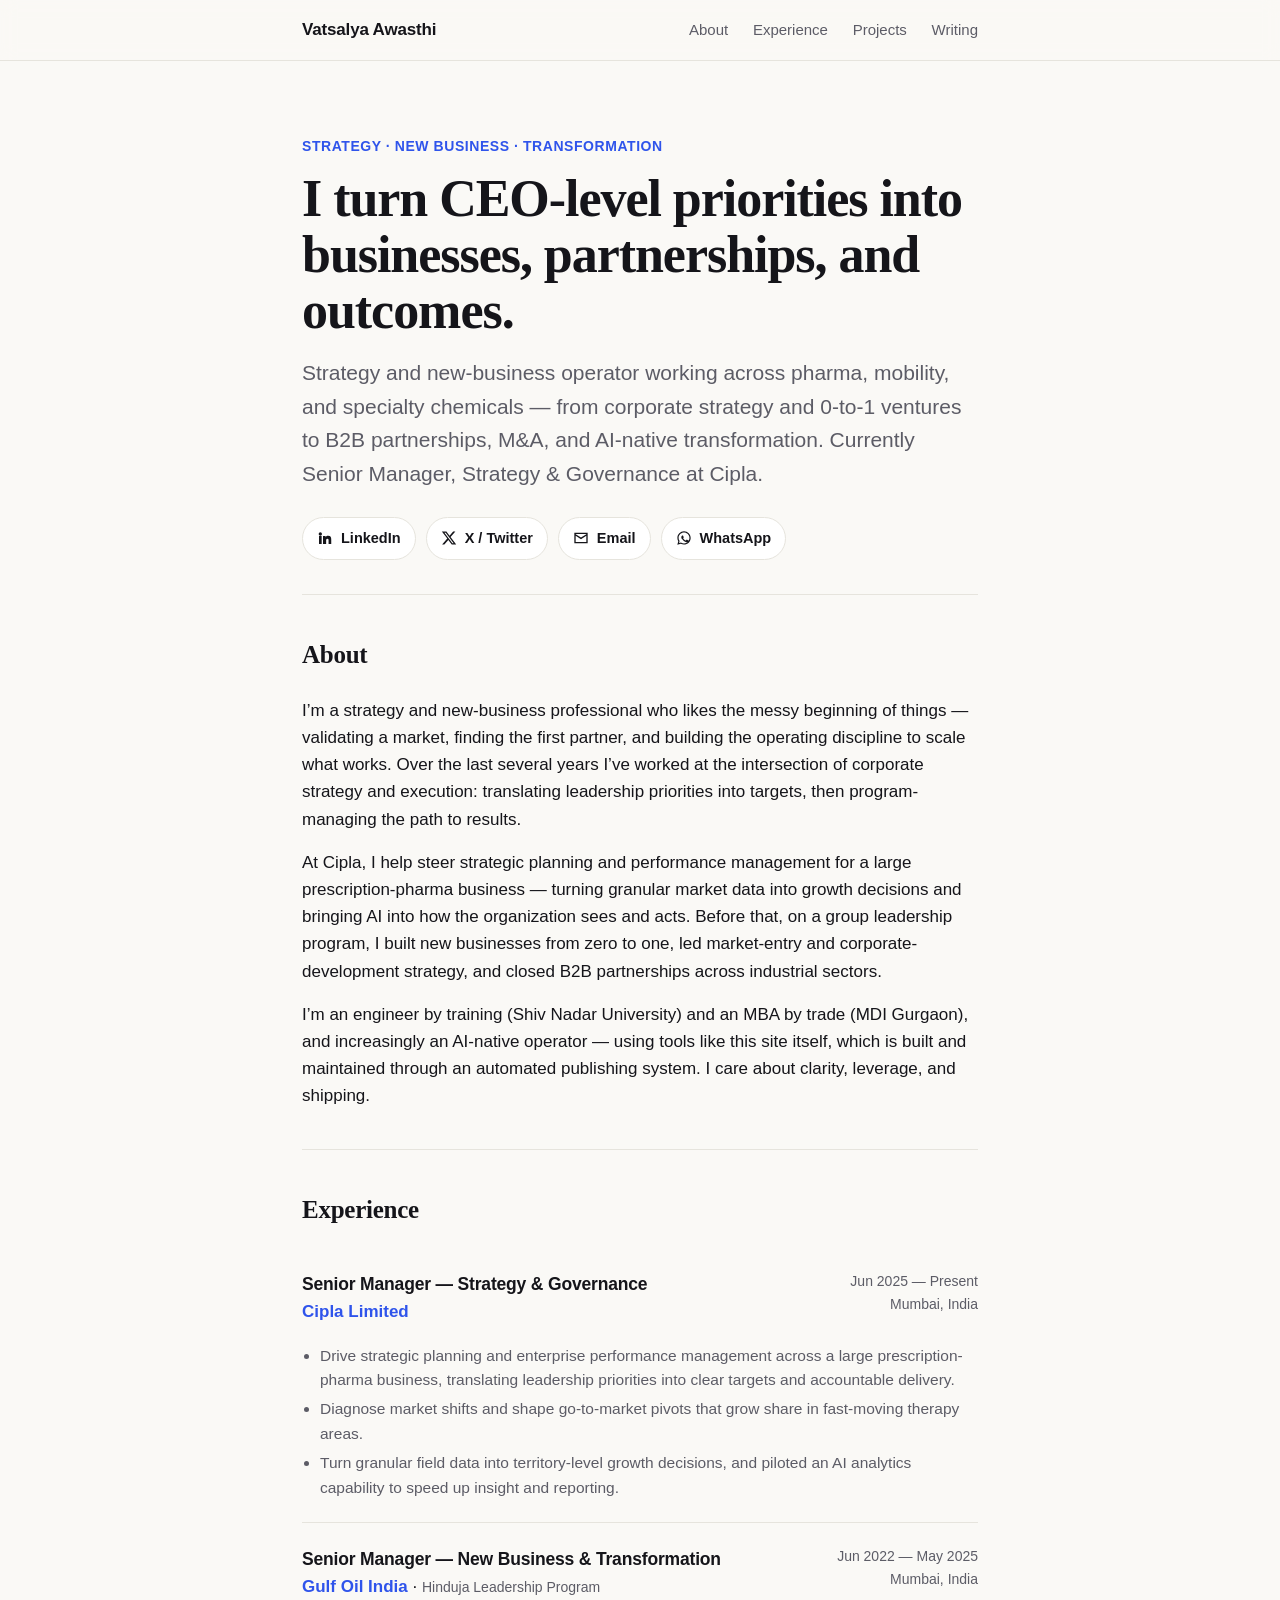
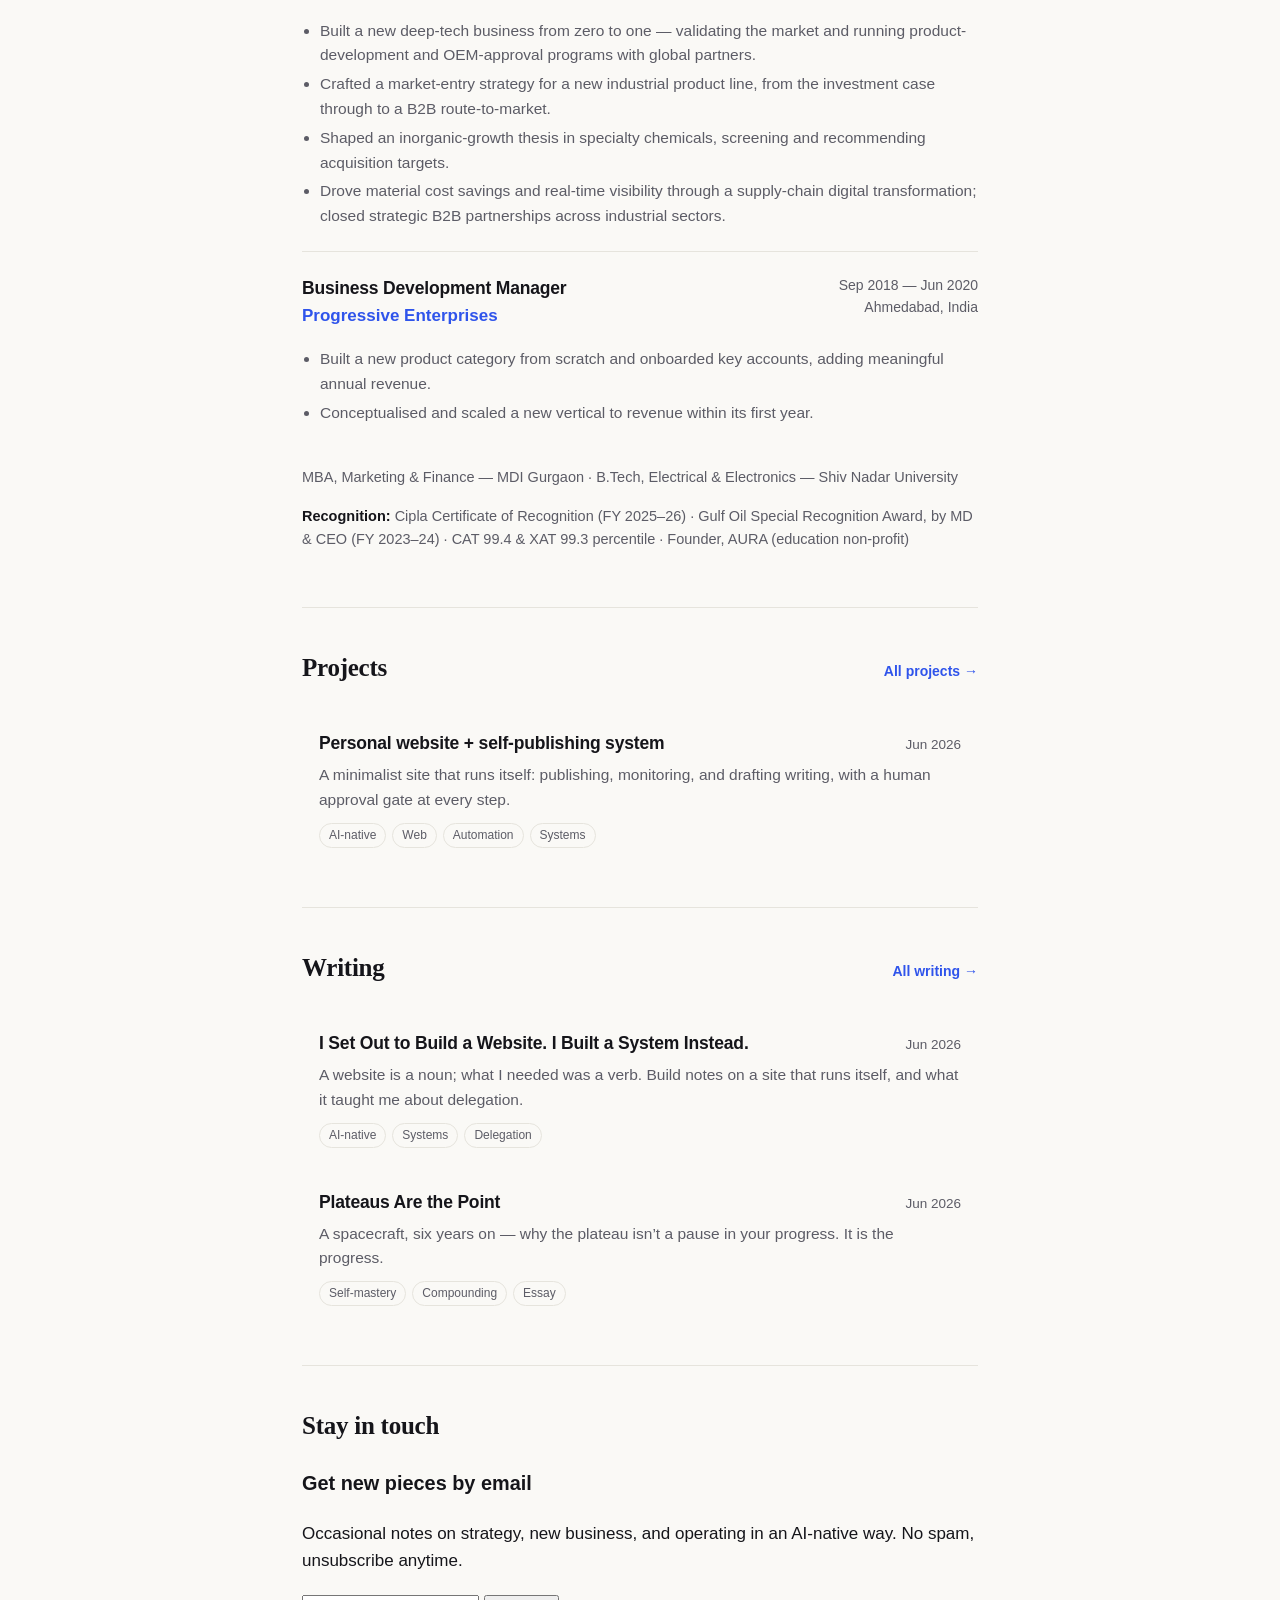
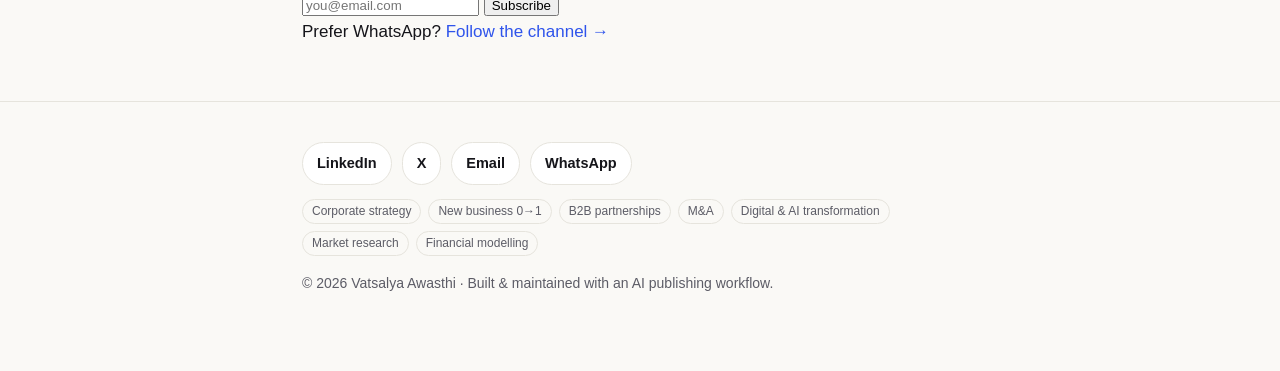
==== index.html @ fdbb2a8b "Add files via upload" ====
<!DOCTYPE html>
<html lang="en">
<head>
<meta charset="utf-8" />
<meta name="viewport" content="width=device-width, initial-scale=1" />
<title>Vatsalya Awasthi — Strategy & New Business</title>
<meta name="description" content="Vatsalya Awasthi — strategy and new-business operator working across pharma, mobility, and specialty chemicals. Corporate strategy, 0-to-1 businesses, B2B partnerships, and AI-native transformation." />
<link rel="canonical" href="https://victor-alpha-95.github.io/" />
<link rel="alternate" type="application/rss+xml" title="Vatsalya Awasthi — Writing" href="feed.xml" />
<meta name="theme-color" content="#faf9f6" media="(prefers-color-scheme: light)" />
<meta name="theme-color" content="#0e0e10" media="(prefers-color-scheme: dark)" />

<!-- Open Graph / Twitter -->
<meta property="og:type" content="website" />
<meta property="og:title" content="Vatsalya Awasthi — Strategy & New Business" />
<meta property="og:description" content="Strategy and new-business operator across pharma, mobility, and specialty chemicals." />
<meta property="og:url" content="https://victor-alpha-95.github.io/" />
<meta property="og:image" content="https://victor-alpha-95.github.io/og.png" />
<meta name="twitter:card" content="summary_large_image" />
<meta name="twitter:title" content="Vatsalya Awasthi — Strategy & New Business" />
<meta name="twitter:description" content="Strategy and new-business operator across pharma, mobility, and specialty chemicals." />
<meta name="twitter:image" content="https://victor-alpha-95.github.io/og.png" />

<link rel="icon" href="data:image/svg+xml,%3Csvg xmlns='http://www.w3.org/2000/svg' viewBox='0 0 100 100'%3E%3Crect width='100' height='100' rx='20' fill='%232f54eb'/%3E%3Ctext x='50' y='68' font-size='58' font-family='Georgia,serif' fill='white' text-anchor='middle'%3EV%3C/text%3E%3C/svg%3E" />

<script type="application/ld+json">
{
  "@context": "https://schema.org",
  "@type": "Person",
  "name": "Vatsalya Awasthi",
  "email": "mailto:vatsalya.mdig@gmail.com",
  "jobTitle": "Senior Manager — Strategy & Governance",
  "worksFor": { "@type": "Organization", "name": "Cipla Limited" },
  "alumniOf": [
    { "@type": "CollegeOrUniversity", "name": "Management Development Institute (MDI), Gurgaon" },
    { "@type": "CollegeOrUniversity", "name": "Shiv Nadar University" }
  ],
  "url": "https://victor-alpha-95.github.io/",
  "sameAs": [
    "https://www.linkedin.com/in/vatsalya-awasthi/",
    "https://x.com/_victor_alpha_"
  ]
}
</script>

<style>
  :root{
    --bg:#faf9f6; --surface:#ffffff; --ink:#15151a; --muted:#5c5c66;
    --line:#e6e4dd; --accent:#2f54eb; --accent-soft:#2f54eb14;
    --maxw:720px; --radius:14px;
    --serif:"Iowan Old Style","Palatino Linotype",Palatino,Georgia,serif;
    --sans:-apple-system,BlinkMacSystemFont,"Segoe UI","Inter",Roboto,Helvetica,Arial,sans-serif;
  }
  @media (prefers-color-scheme: dark){
    :root{ --bg:#0e0e10; --surface:#16161a; --ink:#ededf0; --muted:#9a9aa6;
      --line:#26262c; --accent:#7e98ff; --accent-soft:#7e98ff1f; }
  }
  *{box-sizing:border-box}
  html{scroll-behavior:smooth}
  body{margin:0;background:var(--bg);color:var(--ink);font-family:var(--sans);
    font-size:17px;line-height:1.6;-webkit-font-smoothing:antialiased;}
  a{color:var(--accent);text-decoration:none}
  a:hover{text-decoration:underline}
  :focus-visible{outline:2.5px solid var(--accent);outline-offset:3px;border-radius:4px}
  .wrap{max-width:var(--maxw);margin:0 auto;padding:0 22px}

  /* Header */
  header.site{position:sticky;top:0;z-index:10;backdrop-filter:saturate(140%) blur(8px);
    background:color-mix(in srgb, var(--bg) 82%, transparent);border-bottom:1px solid var(--line)}
  .nav{display:flex;align-items:center;justify-content:space-between;height:60px}
  .brand{font-weight:650;letter-spacing:-0.01em;color:var(--ink)}
  .nav nav a{color:var(--muted);margin-left:20px;font-size:15px;font-weight:500}
  .nav nav a:hover{color:var(--ink);text-decoration:none}
  @media(max-width:560px){.nav nav a{margin-left:14px;font-size:14px}}

  /* Hero */
  .hero{padding:74px 0 34px}
  .eyebrow{color:var(--accent);font-weight:600;font-size:14px;letter-spacing:.04em;text-transform:uppercase;margin:0 0 14px}
  .hero h1{font-family:var(--serif);font-weight:600;font-size:clamp(34px,6vw,52px);line-height:1.07;letter-spacing:-0.02em;margin:0 0 18px}
  .lede{font-size:clamp(18px,2.3vw,21px);color:var(--muted);max-width:62ch;margin:0 0 26px}
  .socials{display:flex;flex-wrap:wrap;gap:10px;align-items:center}
  .chip{display:inline-flex;align-items:center;gap:8px;border:1px solid var(--line);
    background:var(--surface);color:var(--ink);padding:9px 14px;border-radius:999px;
    font-size:14.5px;font-weight:550;transition:border-color .15s,transform .15s}
  .chip:hover{border-color:var(--accent);text-decoration:none;transform:translateY(-1px)}
  .chip svg{width:16px;height:16px;fill:currentColor}

  section{padding:40px 0;border-top:1px solid var(--line)}
  .sec-h{display:flex;align-items:baseline;justify-content:space-between;margin:0 0 22px}
  .sec-h h2{font-family:var(--serif);font-weight:600;font-size:25px;letter-spacing:-0.01em;margin:0}
  .sec-h a{font-size:14px;font-weight:550}
  p{margin:0 0 16px}
  .about p:last-child{margin-bottom:0}

  /* Experience timeline */
  .xp{display:grid;gap:4px}
  .role{display:grid;grid-template-columns:1fr auto;gap:6px 18px;padding:18px 0;border-bottom:1px solid var(--line)}
  .role:last-child{border-bottom:0}
  .role h3{margin:0;font-size:17.5px;font-weight:650;letter-spacing:-0.01em}
  .role .org{color:var(--accent);font-weight:600}
  .role .when{color:var(--muted);font-size:14px;white-space:nowrap;text-align:right}
  .role .place{color:var(--muted);font-size:14px;text-align:right}
  .role ul{margin:8px 0 0;padding-left:18px;color:var(--muted);font-size:15.5px;grid-column:1/-1}
  .role ul li{margin:4px 0}
  @media(max-width:560px){
    .role{grid-template-columns:1fr}
    .role .when,.role .place{text-align:left}
  }

  /* Cards (projects / writing) */
  .cards{display:grid;gap:2px}
  .card{display:block;padding:18px 16px;border:1px solid transparent;border-radius:var(--radius);transition:background .15s,border-color .15s}
  .card:hover{background:var(--accent-soft);border-color:var(--line);text-decoration:none}
  .card .top{display:flex;justify-content:space-between;gap:12px;align-items:baseline}
  .card h3{margin:0;font-size:17.5px;font-weight:650;color:var(--ink);letter-spacing:-0.01em}
  .card .date{color:var(--muted);font-size:13.5px;white-space:nowrap}
  .card p{margin:6px 0 0;color:var(--muted);font-size:15.5px}
  .tags{margin-top:10px;display:flex;flex-wrap:wrap;gap:6px}
  .tag{font-size:12px;color:var(--muted);border:1px solid var(--line);border-radius:999px;padding:2px 9px}

  .empty{border:1px dashed var(--line);border-radius:var(--radius);padding:26px;text-align:center;color:var(--muted);font-size:15px}

  footer{padding:40px 0 60px;border-top:1px solid var(--line);color:var(--muted);font-size:14px}
  footer .socials{margin-bottom:14px}
  .skills{display:flex;flex-wrap:wrap;gap:7px;margin-top:4px}
  .skills .tag{color:var(--muted)}
</style>
</head>
<body>

<header class="site">
  <div class="wrap nav">
    <span class="brand">Vatsalya Awasthi</span>
    <nav>
      <a href="#about">About</a>
      <a href="#experience">Experience</a>
      <a href="#projects">Projects</a>
      <a href="#writing">Writing</a>
    </nav>
  </div>
</header>

<main class="wrap">

  <section class="hero" style="border-top:0">
    <p class="eyebrow">Strategy · New Business · Transformation</p>
    <h1>I turn CEO-level priorities into businesses, partnerships, and outcomes.</h1>
    <p class="lede">Strategy and new-business operator working across pharma, mobility, and specialty chemicals — from corporate strategy and 0-to-1 ventures to B2B partnerships, M&A, and AI-native transformation. Currently Senior Manager, Strategy &amp; Governance at Cipla.</p>
    <div class="socials">
      <a class="chip" href="https://www.linkedin.com/in/vatsalya-awasthi/" target="_blank" rel="noopener">
        <svg viewBox="0 0 24 24" aria-hidden="true"><path d="M4.98 3.5a2.5 2.5 0 11.02 5 2.5 2.5 0 01-.02-5zM3 9h4v12H3zM9 9h3.8v1.7h.05c.53-.95 1.83-1.95 3.76-1.95 4.02 0 4.76 2.5 4.76 5.76V21h-4v-5.1c0-1.22-.02-2.78-1.7-2.78-1.7 0-1.96 1.32-1.96 2.7V21H9z"/></svg>
        LinkedIn
      </a>
      <a class="chip" href="https://x.com/_victor_alpha_" target="_blank" rel="noopener">
        <svg viewBox="0 0 24 24" aria-hidden="true"><path d="M18.244 2.25h3.308l-7.227 8.26 8.502 11.24h-6.66l-5.214-6.817L4.99 21.75H1.68l7.73-8.835L1.254 2.25H8.08l4.713 6.231zm-1.161 17.52h1.833L7.084 4.126H5.117z"/></svg>
        X / Twitter
      </a>
      <a class="chip" href="mailto:vatsalya.mdig@gmail.com">
        <svg viewBox="0 0 24 24" aria-hidden="true"><path d="M2 4h20v16H2zm2 2v.4l8 5 8-5V6H4zm16 2.7l-8 5-8-5V18h16z"/></svg>
        Email
      </a>
      <a class="chip" href="https://whatsapp.com/channel/0029VbCnRbx1CYoJPhrKMw0r" target="_blank" rel="noopener">
        <svg viewBox="0 0 24 24" aria-hidden="true"><path d="M12.04 2.02c-5.49 0-9.95 4.46-9.95 9.95 0 1.75.46 3.46 1.33 4.97L2 22l5.2-1.36a9.9 9.9 0 0 0 4.84 1.24h.01c5.49 0 9.95-4.46 9.95-9.95s-4.46-9.95-9.96-9.95zm0 1.8c4.5 0 8.15 3.66 8.15 8.15s-3.65 8.15-8.15 8.15h-.01a8.1 8.1 0 0 1-4.13-1.13l-.3-.18-3.08.81.82-3-.19-.31a8.1 8.1 0 0 1-1.25-4.34c0-4.49 3.66-8.15 8.15-8.15zm-2.43 4.32c-.18 0-.47.07-.72.34-.25.27-.95.93-.95 2.27 0 1.34.98 2.63 1.11 2.81.14.18 1.9 2.9 4.6 3.96 2.25.88 2.71.71 3.2.66.49-.04 1.58-.64 1.8-1.27.22-.62.22-1.16.16-1.27-.07-.11-.25-.18-.52-.31-.27-.14-1.58-.78-1.83-.87-.25-.09-.43-.14-.61.14-.18.27-.7.86-.86 1.04-.16.18-.32.2-.59.07-.27-.14-1.13-.42-2.16-1.33-.8-.71-1.34-1.59-1.5-1.86-.16-.27-.02-.42.12-.55.12-.12.27-.32.41-.48.13-.16.18-.27.27-.45.09-.18.04-.34-.02-.48-.07-.13-.61-1.47-.84-2.01-.22-.52-.44-.45-.61-.46h-.52z"/></svg>
        WhatsApp
      </a>
    </div>
  </section>

  <section id="about" class="about">
    <div class="sec-h"><h2>About</h2></div>
    <p>I&rsquo;m a strategy and new-business professional who likes the messy beginning of things — validating a market, finding the first partner, and building the operating discipline to scale what works. Over the last several years I&rsquo;ve worked at the intersection of corporate strategy and execution: translating leadership priorities into targets, then program-managing the path to results.</p>
    <p>At Cipla, I help steer strategic planning and performance management for a large prescription-pharma business — turning granular market data into growth decisions and bringing AI into how the organization sees and acts. Before that, on a group leadership program, I built new businesses from zero to one, led market-entry and corporate-development strategy, and closed B2B partnerships across industrial sectors.</p>
    <p>I&rsquo;m an engineer by training (Shiv Nadar University) and an MBA by trade (MDI Gurgaon), and increasingly an AI-native operator — using tools like this site itself, which is built and maintained through an automated publishing system. I care about clarity, leverage, and shipping.</p>
  </section>

  <section id="experience">
    <div class="sec-h"><h2>Experience</h2></div>
    <div class="xp">

      <article class="role">
        <div>
          <h3>Senior Manager — Strategy &amp; Governance</h3>
          <span class="org">Cipla Limited</span>
        </div>
        <div>
          <div class="when">Jun 2025 — Present</div>
          <div class="place">Mumbai, India</div>
        </div>
        <ul>
          <li>Drive strategic planning and enterprise performance management across a large prescription-pharma business, translating leadership priorities into clear targets and accountable delivery.</li>
          <li>Diagnose market shifts and shape go-to-market pivots that grow share in fast-moving therapy areas.</li>
          <li>Turn granular field data into territory-level growth decisions, and piloted an AI analytics capability to speed up insight and reporting.</li>
        </ul>
      </article>

      <article class="role">
        <div>
          <h3>Senior Manager — New Business &amp; Transformation</h3>
          <span class="org">Gulf Oil India</span> &middot; <span style="color:var(--muted);font-size:14px">Hinduja Leadership Program</span>
        </div>
        <div>
          <div class="when">Jun 2022 — May 2025</div>
          <div class="place">Mumbai, India</div>
        </div>
        <ul>
          <li>Built a new deep-tech business from zero to one — validating the market and running product-development and OEM-approval programs with global partners.</li>
          <li>Crafted a market-entry strategy for a new industrial product line, from the investment case through to a B2B route-to-market.</li>
          <li>Shaped an inorganic-growth thesis in specialty chemicals, screening and recommending acquisition targets.</li>
          <li>Drove material cost savings and real-time visibility through a supply-chain digital transformation; closed strategic B2B partnerships across industrial sectors.</li>
        </ul>
      </article>

      <article class="role">
        <div>
          <h3>Business Development Manager</h3>
          <span class="org">Progressive Enterprises</span>
        </div>
        <div>
          <div class="when">Sep 2018 — Jun 2020</div>
          <div class="place">Ahmedabad, India</div>
        </div>
        <ul>
          <li>Built a new product category from scratch and onboarded key accounts, adding meaningful annual revenue.</li>
          <li>Conceptualised and scaled a new vertical to revenue within its first year.</li>
        </ul>
      </article>

    </div>
    <p style="margin-top:18px;font-size:14.5px;color:var(--muted)">
      MBA, Marketing &amp; Finance — MDI Gurgaon &middot; B.Tech, Electrical &amp; Electronics — Shiv Nadar University
    </p>
    <p style="margin-top:6px;font-size:14.5px;color:var(--muted)">
      <strong style="color:var(--ink);font-weight:600">Recognition:</strong> Cipla Certificate of Recognition (FY 2025&ndash;26) &middot; Gulf Oil Special Recognition Award, by MD &amp; CEO (FY 2023&ndash;24) &middot; CAT 99.4 &amp; XAT 99.3 percentile &middot; Founder, AURA (education non-profit)
    </p>
  </section>

  <section id="projects">
    <div class="sec-h">
      <h2>Projects</h2>
      <a href="projects.html">All projects &rarr;</a>
    </div>
    <div class="cards">
      <a class="card" href="project-personal-website.html">
        <div class="top">
          <h3>Personal website + self-publishing system</h3>
          <span class="date">Jun 2026</span>
        </div>
        <p>A minimalist site that runs itself: publishing, monitoring, and drafting writing, with a human approval gate at every step.</p>
        <div class="tags"><span class="tag">AI-native</span><span class="tag">Web</span><span class="tag">Automation</span><span class="tag">Systems</span></div>
      </a>
    </div>
  </section>

  <section id="writing">
    <div class="sec-h">
      <h2>Writing</h2>
      <a href="writing.html">All writing &rarr;</a>
    </div>
    <div class="cards">
      <a class="card" href="article-built-a-system-not-a-website.html">
        <div class="top">
          <h3>I Set Out to Build a Website. I Built a System Instead.</h3>
          <span class="date">Jun 2026</span>
        </div>
        <p>A website is a noun; what I needed was a verb. Build notes on a site that runs itself, and what it taught me about delegation.</p>
        <div class="tags"><span class="tag">AI-native</span><span class="tag">Systems</span><span class="tag">Delegation</span></div>
      </a>
      <a class="card" href="article-plateaus-are-the-point.html">
        <div class="top">
          <h3>Plateaus Are the Point</h3>
          <span class="date">Jun 2026</span>
        </div>
        <p>A spacecraft, six years on &mdash; why the plateau isn&rsquo;t a pause in your progress. It is the progress.</p>
        <div class="tags"><span class="tag">Self-mastery</span><span class="tag">Compounding</span><span class="tag">Essay</span></div>
      </a>
    </div>
  </section>

  <section id="subscribe">
    <div class="sec-h"><h2>Stay in touch</h2></div>
    <div class="subscribe-block">
      <h3>Get new pieces by email</h3>
      <p class="sub-note">Occasional notes on strategy, new business, and operating in an AI-native way. No spam, unsubscribe anytime.</p>
      <form class="subscribe" action="https://formsubmit.co/vatsalya.mdig@gmail.com" method="POST">
        <input type="hidden" name="_subject" value="New website subscriber" />
        <input type="hidden" name="_captcha" value="false" />
        <input type="hidden" name="_template" value="table" />
        <input type="hidden" name="_next" value="https://victor-alpha-95.github.io/thanks.html" />
        <input type="text" name="_honey" style="display:none" tabindex="-1" autocomplete="off" />
        <input type="email" name="email" placeholder="you@email.com" aria-label="Email address" required />
        <button type="submit">Subscribe</button>
      </form>
      <p class="subscribe-alt">Prefer WhatsApp? <a href="https://whatsapp.com/channel/0029VbCnRbx1CYoJPhrKMw0r" target="_blank" rel="noopener">Follow the channel &rarr;</a></p>
    </div>
  </section>

</main>

<footer>
  <div class="wrap">
    <div class="socials">
      <a class="chip" href="https://www.linkedin.com/in/vatsalya-awasthi/" target="_blank" rel="noopener">LinkedIn</a>
      <a class="chip" href="https://x.com/_victor_alpha_" target="_blank" rel="noopener">X</a>
      <a class="chip" href="mailto:vatsalya.mdig@gmail.com">Email</a>
      <a class="chip" href="https://whatsapp.com/channel/0029VbCnRbx1CYoJPhrKMw0r" target="_blank" rel="noopener">WhatsApp</a>
    </div>
    <div class="skills">
      <span class="tag">Corporate strategy</span><span class="tag">New business 0&rarr;1</span><span class="tag">B2B partnerships</span><span class="tag">M&amp;A</span><span class="tag">Digital &amp; AI transformation</span><span class="tag">Market research</span><span class="tag">Financial modelling</span>
    </div>
    <p style="margin-top:16px">&copy; <span id="yr"></span> Vatsalya Awasthi · Built &amp; maintained with an AI publishing workflow.</p>
  </div>
</footer>
<script>document.getElementById('yr').textContent=new Date().getFullYear();</script>
<!-- Cloudflare Web Analytics --><script defer src='https://static.cloudflareinsights.com/beacon.min.js' data-cf-beacon='{"token": "dfe5570fc54a404fb84491069a4b81f4"}'></script><!-- End Cloudflare Web Analytics -->
</body>
</html>
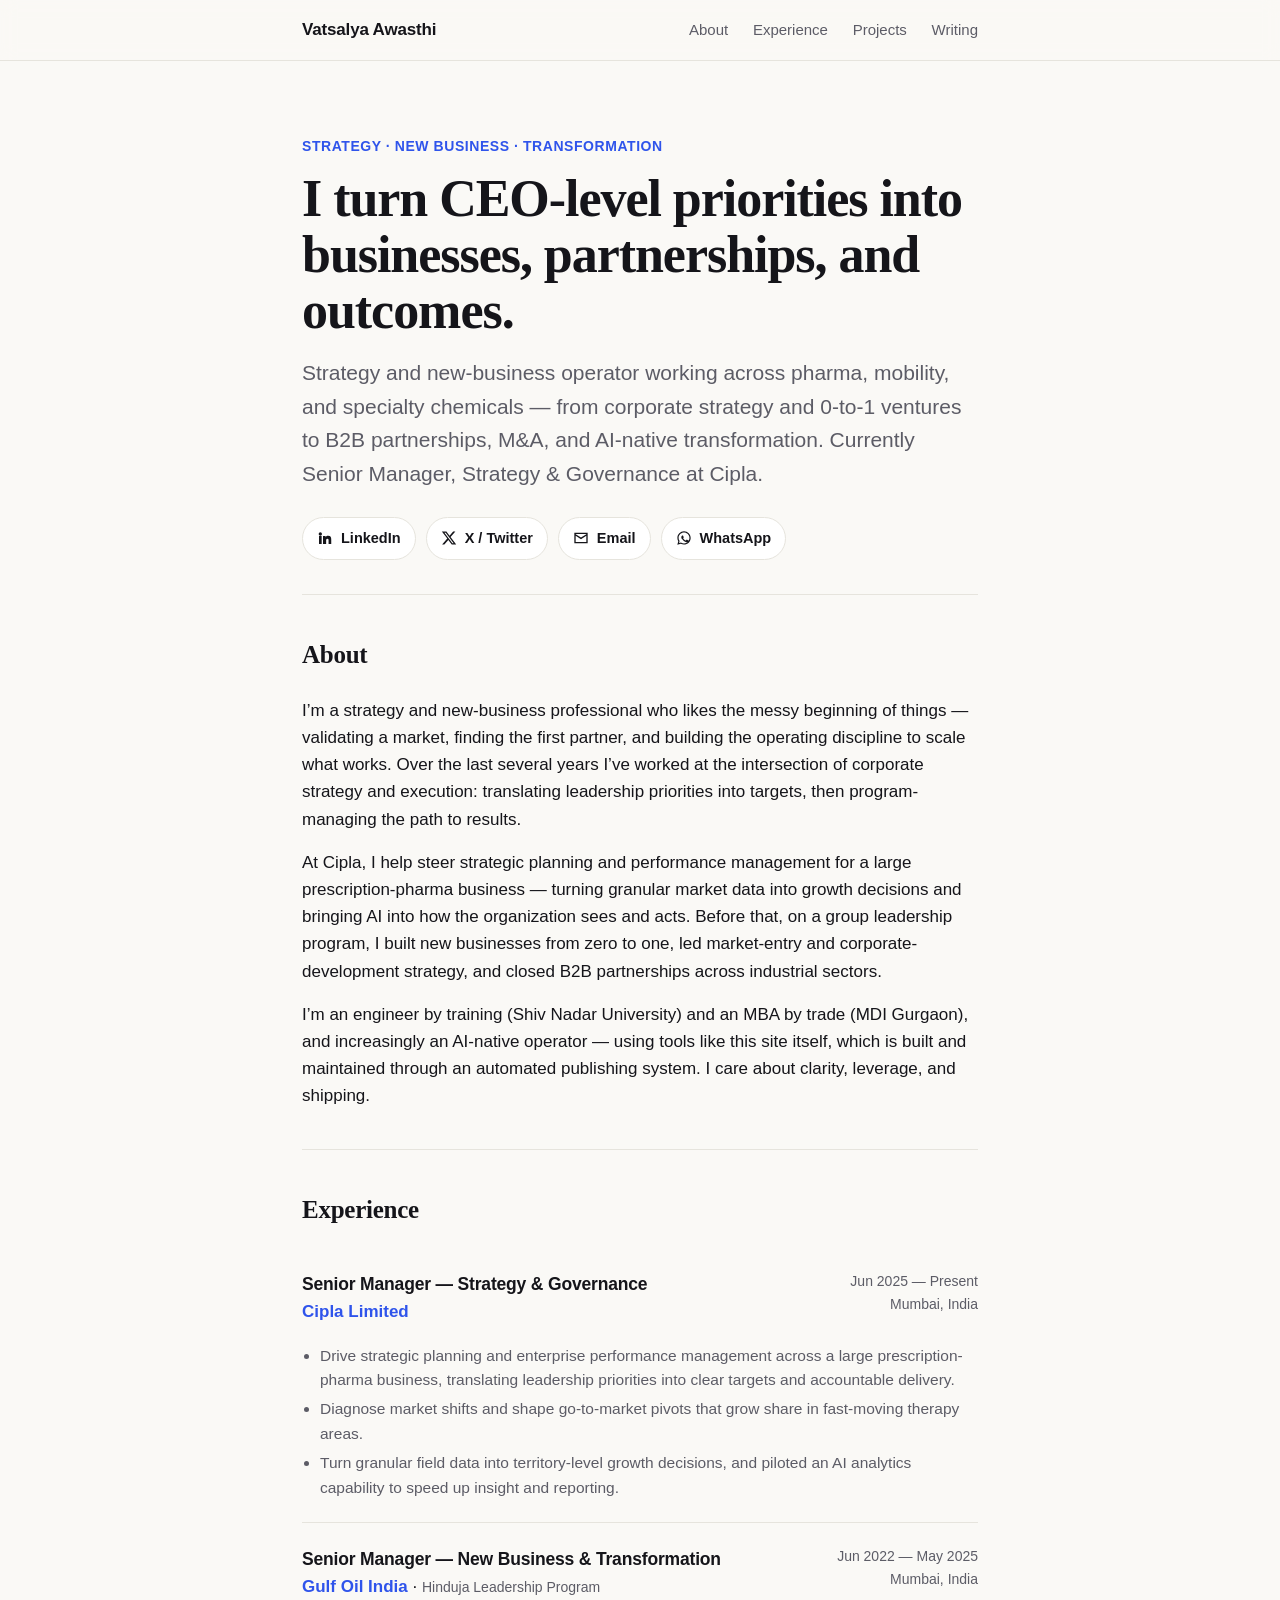
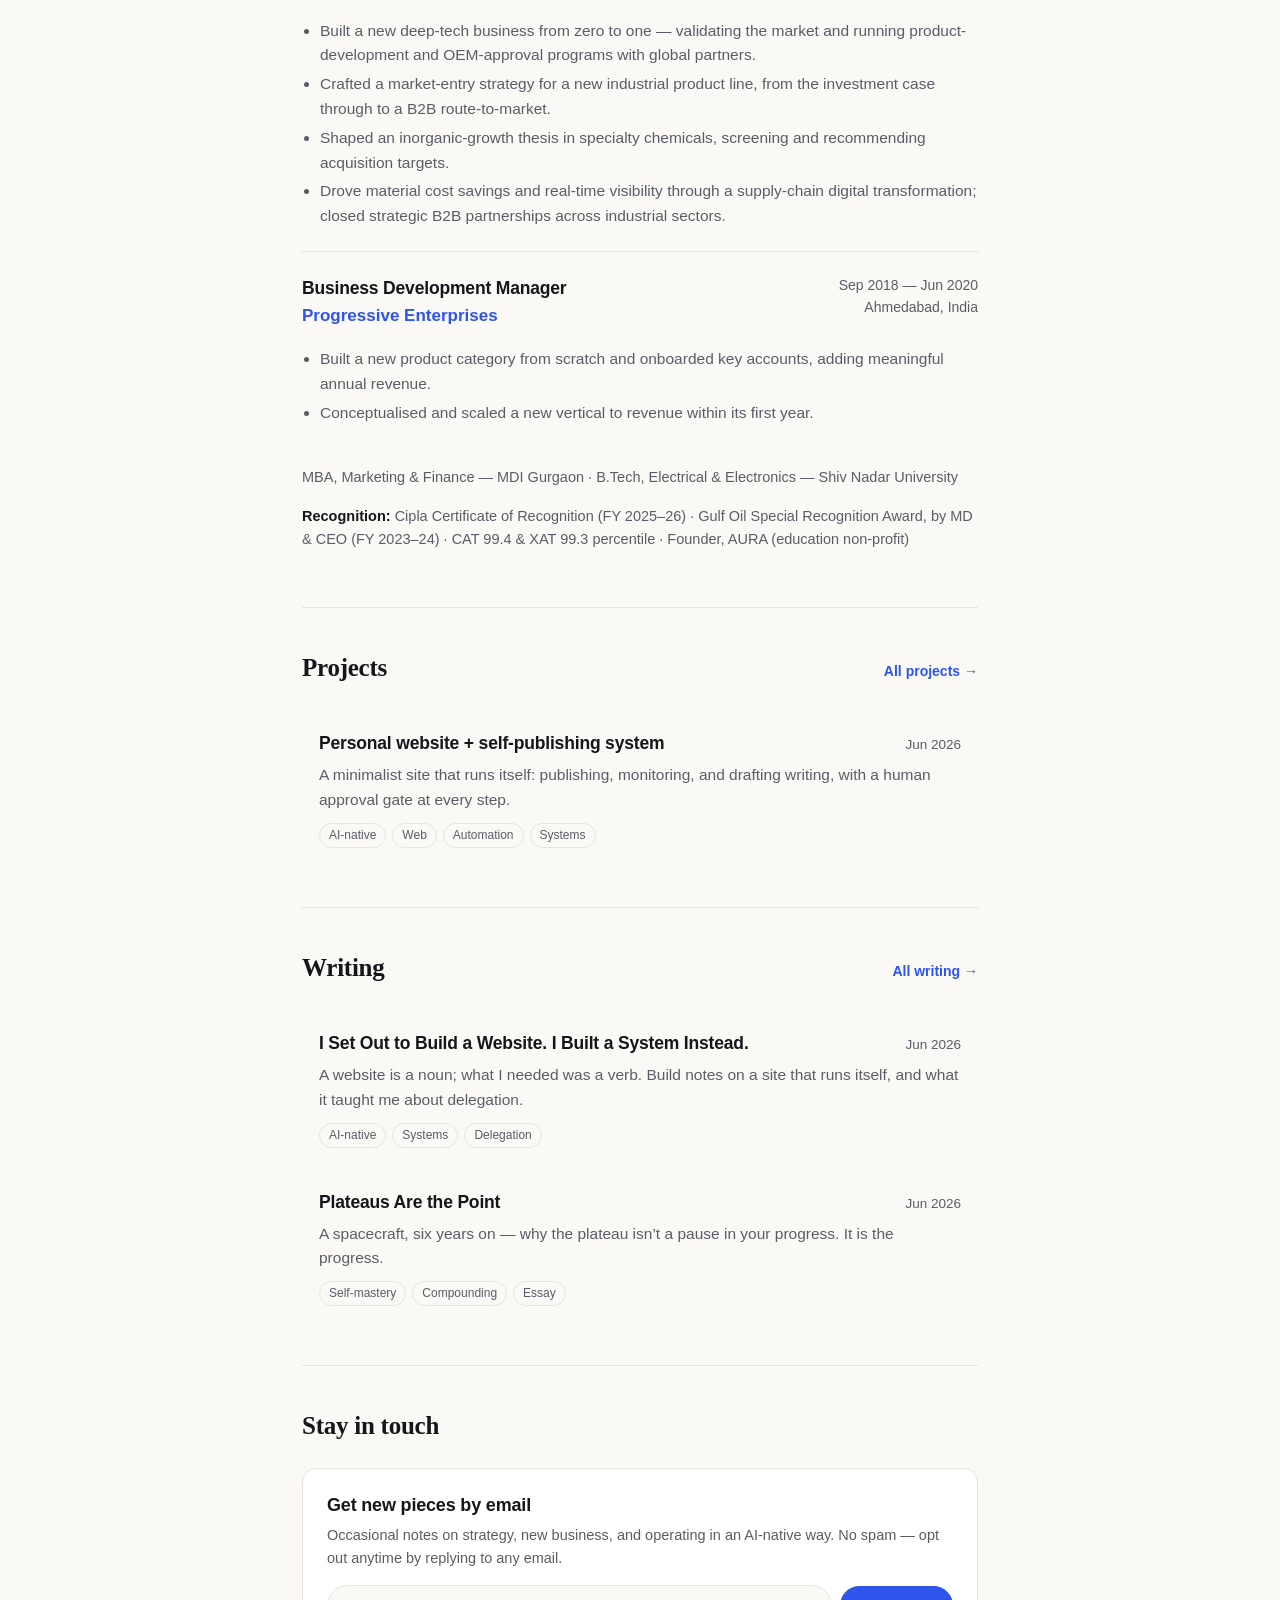
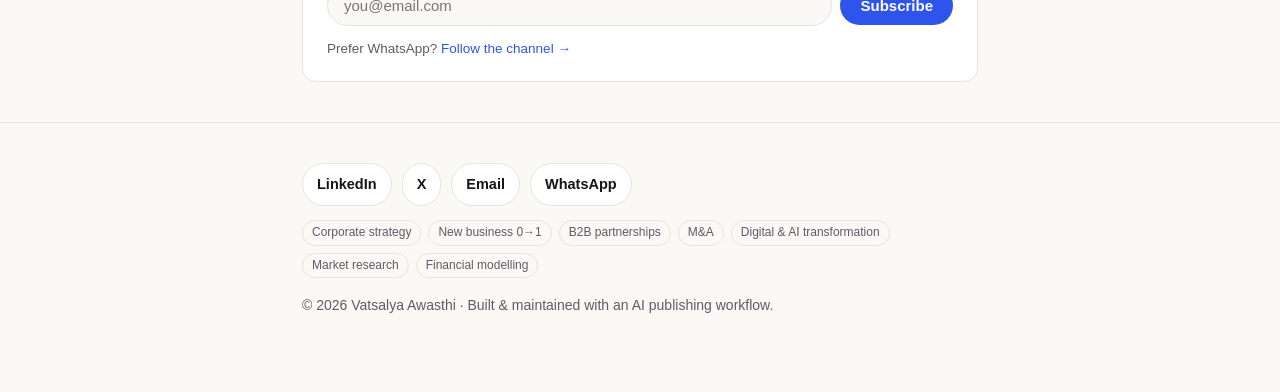
==== commit 3b9cd906: "P0 rebuild: canonicals + OG on all pages, 404 page, skip links, heading hierarchy, sameAs entity con" ====
--- a/index.html
+++ b/index.html
@@ -62,6 +62,8 @@
   a{color:var(--accent);text-decoration:none}
   a:hover{text-decoration:underline}
   :focus-visible{outline:2.5px solid var(--accent);outline-offset:3px;border-radius:4px}
+  .skip-link{position:absolute;left:-9999px;top:0;z-index:30;background:var(--accent);color:#fff;padding:10px 16px;border-radius:0 0 10px 0;font-size:14px;font-weight:600}
+  .skip-link:focus{left:0}
   .wrap{max-width:var(--maxw);margin:0 auto;padding:0 22px}
 
   /* Header */
@@ -124,9 +126,21 @@
   footer .socials{margin-bottom:14px}
   .skills{display:flex;flex-wrap:wrap;gap:7px;margin-top:4px}
   .skills .tag{color:var(--muted)}
+
+  /* subscribe */
+  .subscribe-block{border:1px solid var(--line);border-radius:var(--radius);padding:22px 24px;background:var(--surface)}
+  .subscribe-block h3{margin:0 0 4px;font-size:18px;font-weight:650;letter-spacing:-0.01em}
+  .subscribe-block .sub-note{margin:0 0 14px;color:var(--muted);font-size:14.5px}
+  .subscribe{display:flex;gap:8px;flex-wrap:wrap;align-items:center}
+  .subscribe input[type=email]{flex:1;min-width:220px;padding:11px 16px;border:1px solid var(--line);border-radius:999px;background:var(--bg);color:var(--ink);font-size:15px;font-family:inherit}
+  .subscribe input[type=email]:focus{outline:2px solid var(--accent);outline-offset:1px;border-color:var(--accent)}
+  .subscribe button{padding:11px 20px;border:none;border-radius:999px;background:var(--accent);color:#fff;font-size:15px;font-weight:600;cursor:pointer;font-family:inherit;transition:opacity .15s}
+  .subscribe button:hover{opacity:.9}
+  .subscribe-alt{margin:12px 0 0;font-size:13.5px;color:var(--muted)}
 </style>
 </head>
 <body>
+<a class="skip-link" href="#main">Skip to content</a>
 
 <header class="site">
   <div class="wrap nav">
@@ -140,7 +154,7 @@
   </div>
 </header>
 
-<main class="wrap">
+<main class="wrap" id="main">
 
   <section class="hero" style="border-top:0">
     <p class="eyebrow">Strategy · New Business · Transformation</p>
@@ -280,7 +294,7 @@
     <div class="sec-h"><h2>Stay in touch</h2></div>
     <div class="subscribe-block">
       <h3>Get new pieces by email</h3>
-      <p class="sub-note">Occasional notes on strategy, new business, and operating in an AI-native way. No spam, unsubscribe anytime.</p>
+      <p class="sub-note">Occasional notes on strategy, new business, and operating in an AI-native way. No spam &mdash; opt out anytime by replying to any email.</p>
       <form class="subscribe" action="https://formsubmit.co/vatsalya.mdig@gmail.com" method="POST">
         <input type="hidden" name="_subject" value="New website subscriber" />
         <input type="hidden" name="_captcha" value="false" />
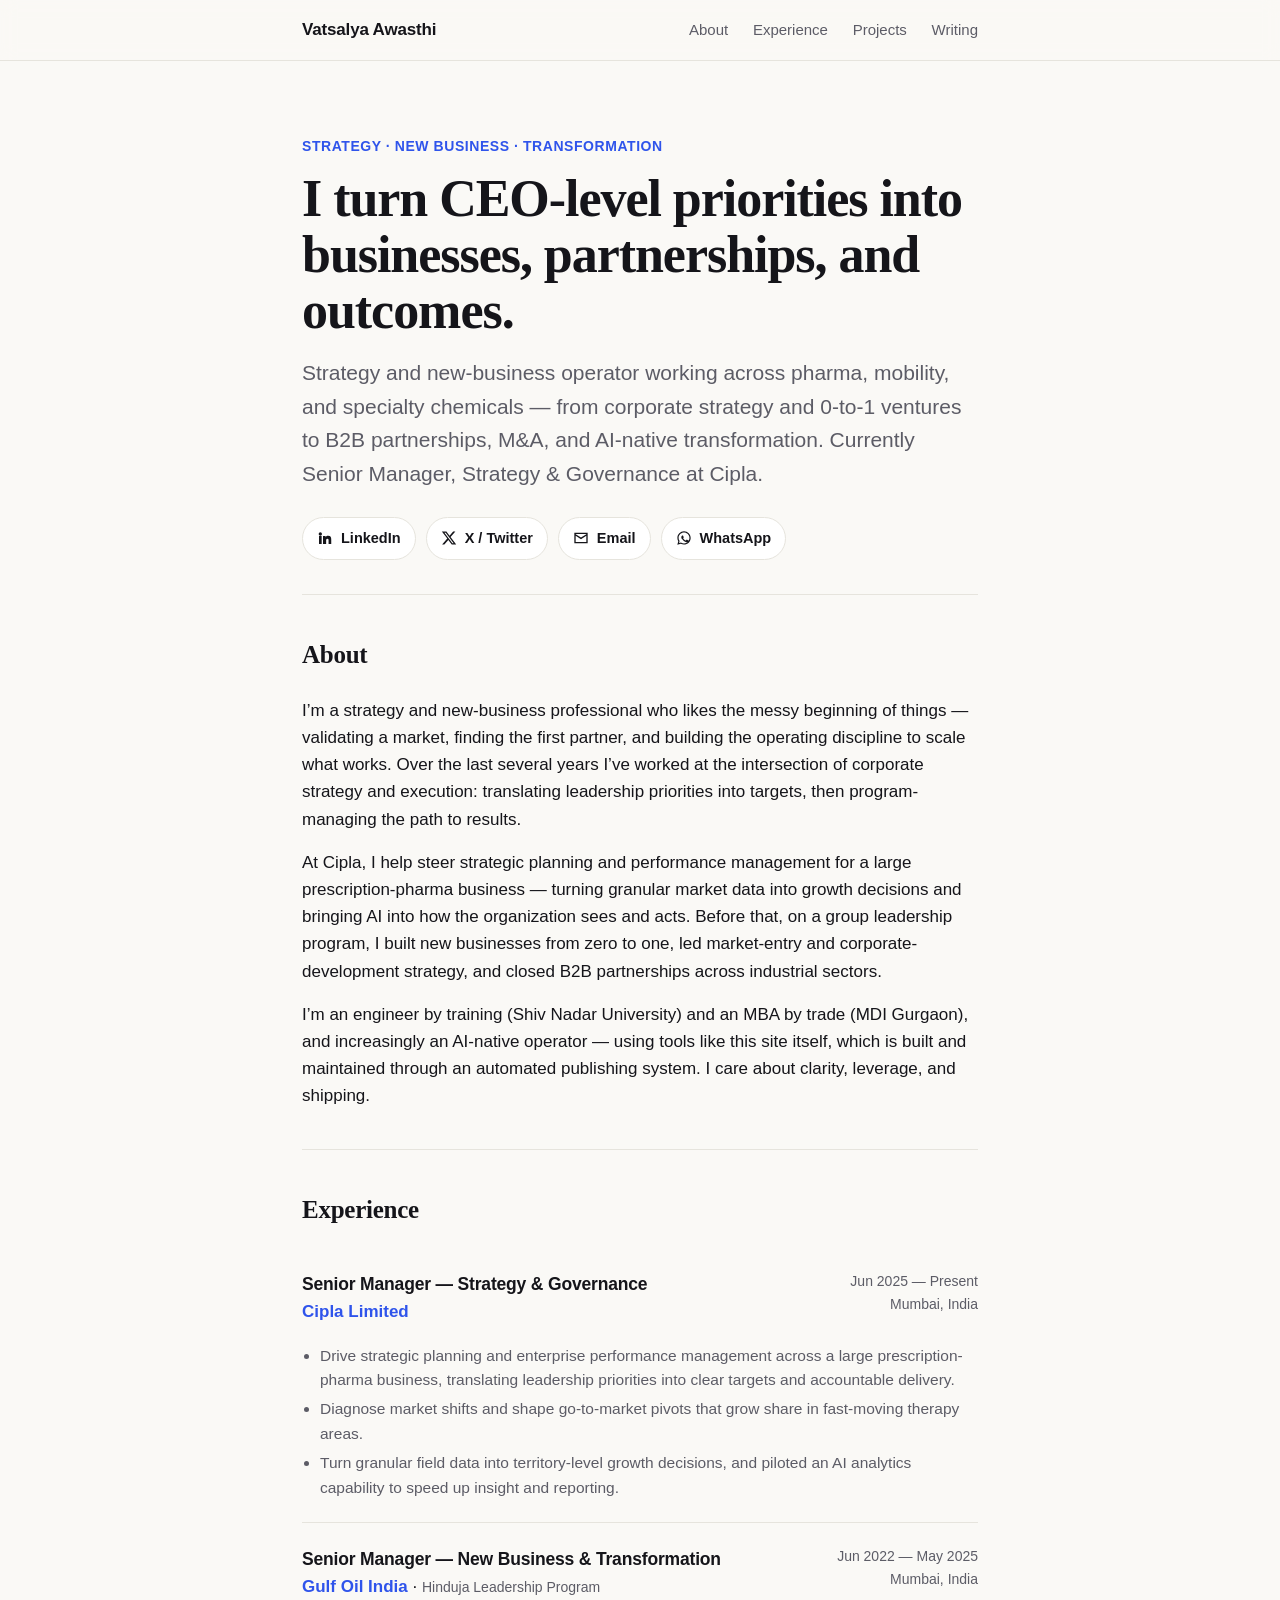
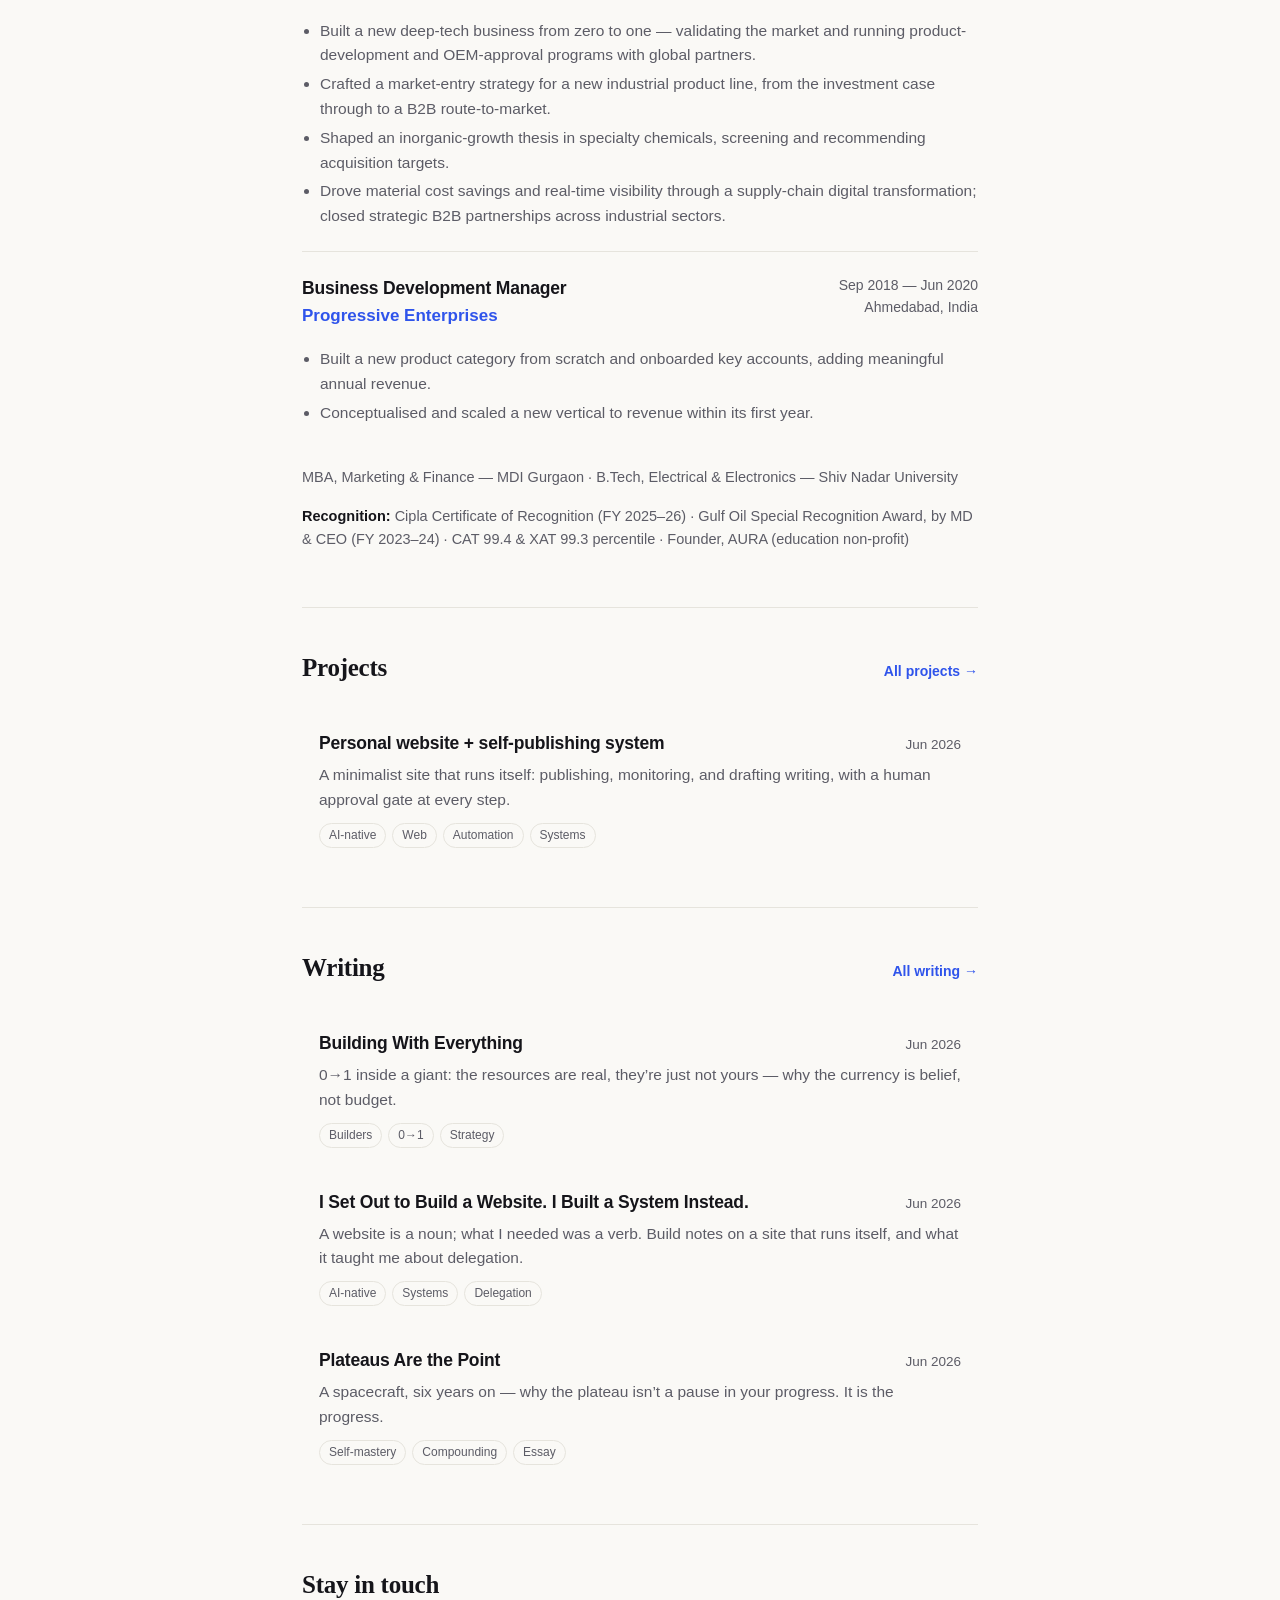
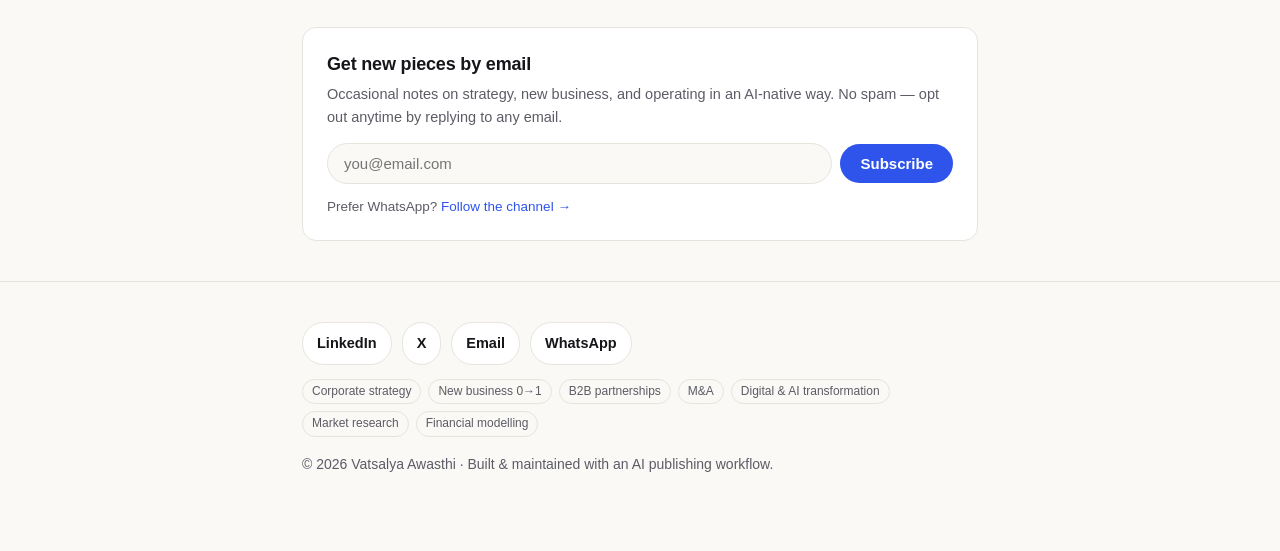
==== commit a802f67a: "Publish "Building With Everything" (0→1 inside a giant); update writing, home, sitemap, feed" ====
--- a/index.html
+++ b/index.html
@@ -271,6 +271,14 @@
       <a href="writing.html">All writing &rarr;</a>
     </div>
     <div class="cards">
+      <a class="card" href="article-zero-to-one-inside-a-giant.html">
+        <div class="top">
+          <h3>Building With Everything</h3>
+          <span class="date">Jun 2026</span>
+        </div>
+        <p>0&rarr;1 inside a giant: the resources are real, they&rsquo;re just not yours &mdash; why the currency is belief, not budget.</p>
+        <div class="tags"><span class="tag">Builders</span><span class="tag">0&rarr;1</span><span class="tag">Strategy</span></div>
+      </a>
       <a class="card" href="article-built-a-system-not-a-website.html">
         <div class="top">
           <h3>I Set Out to Build a Website. I Built a System Instead.</h3>
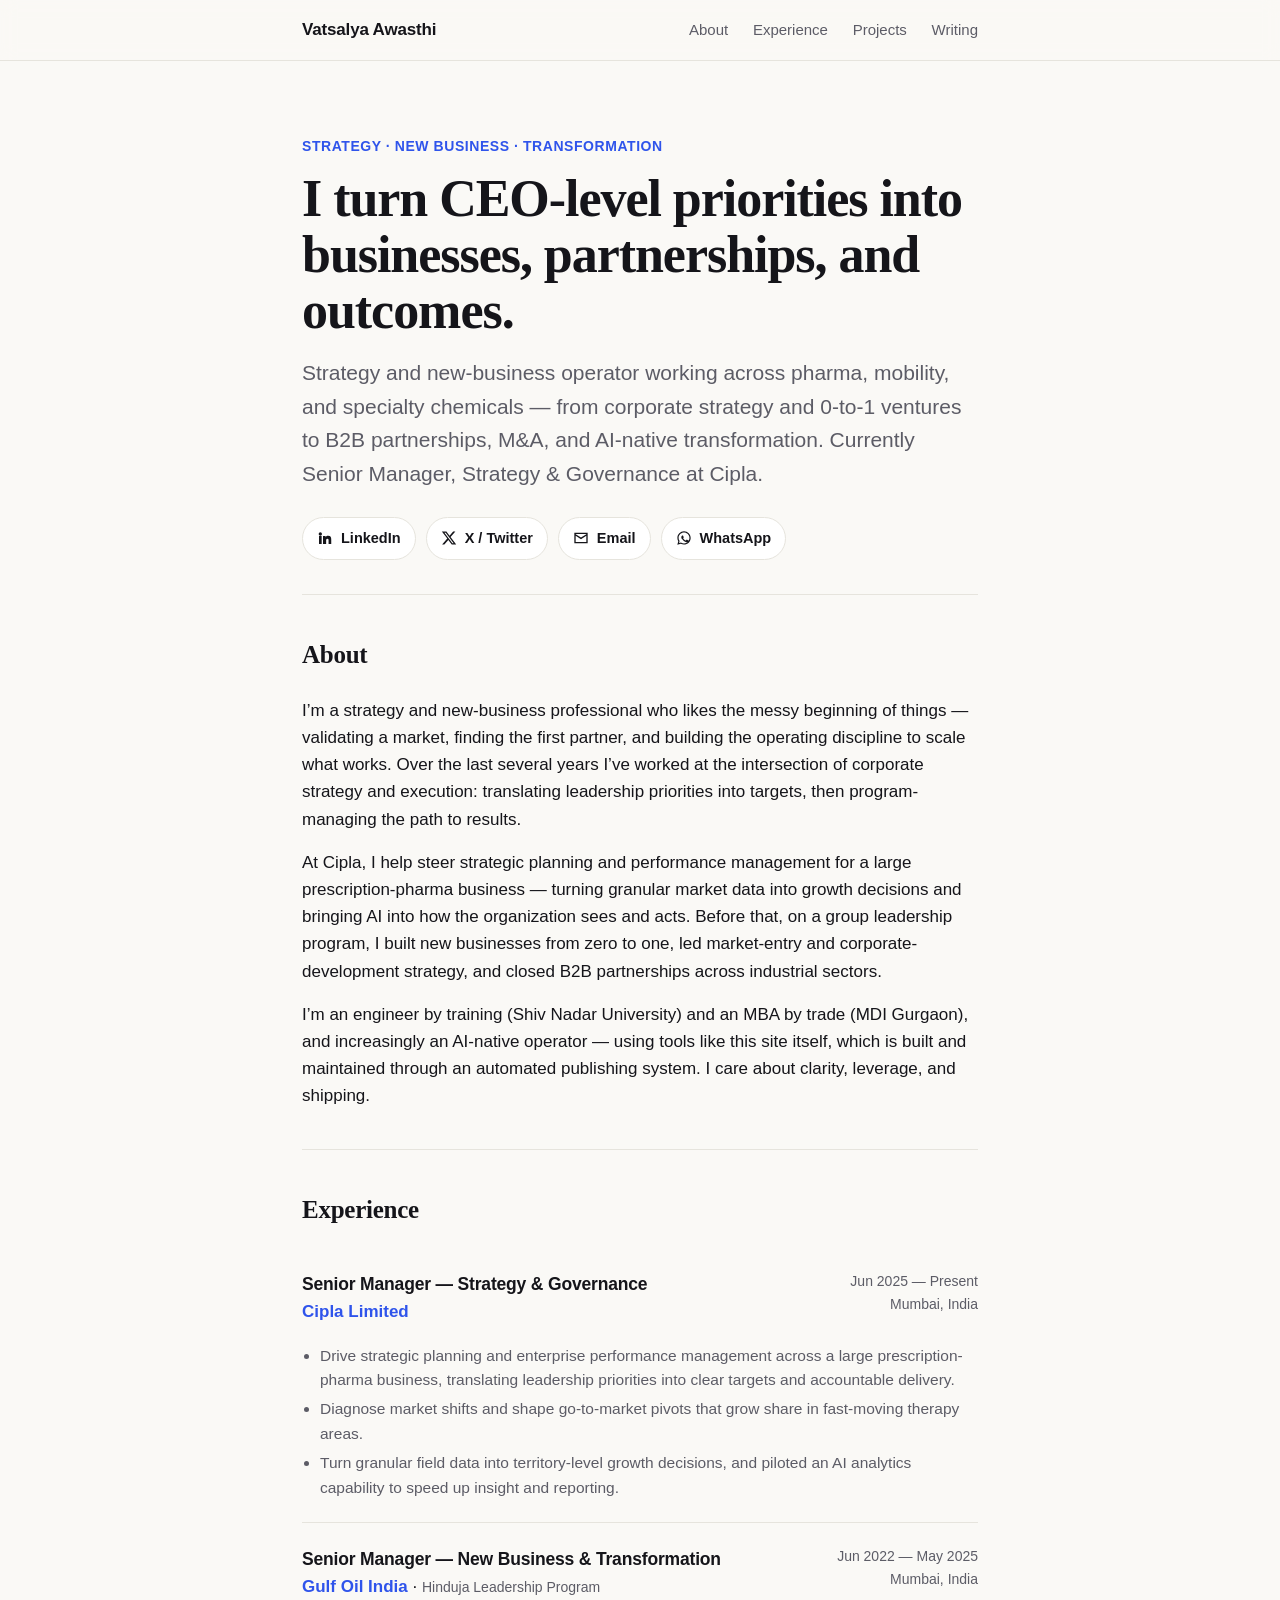
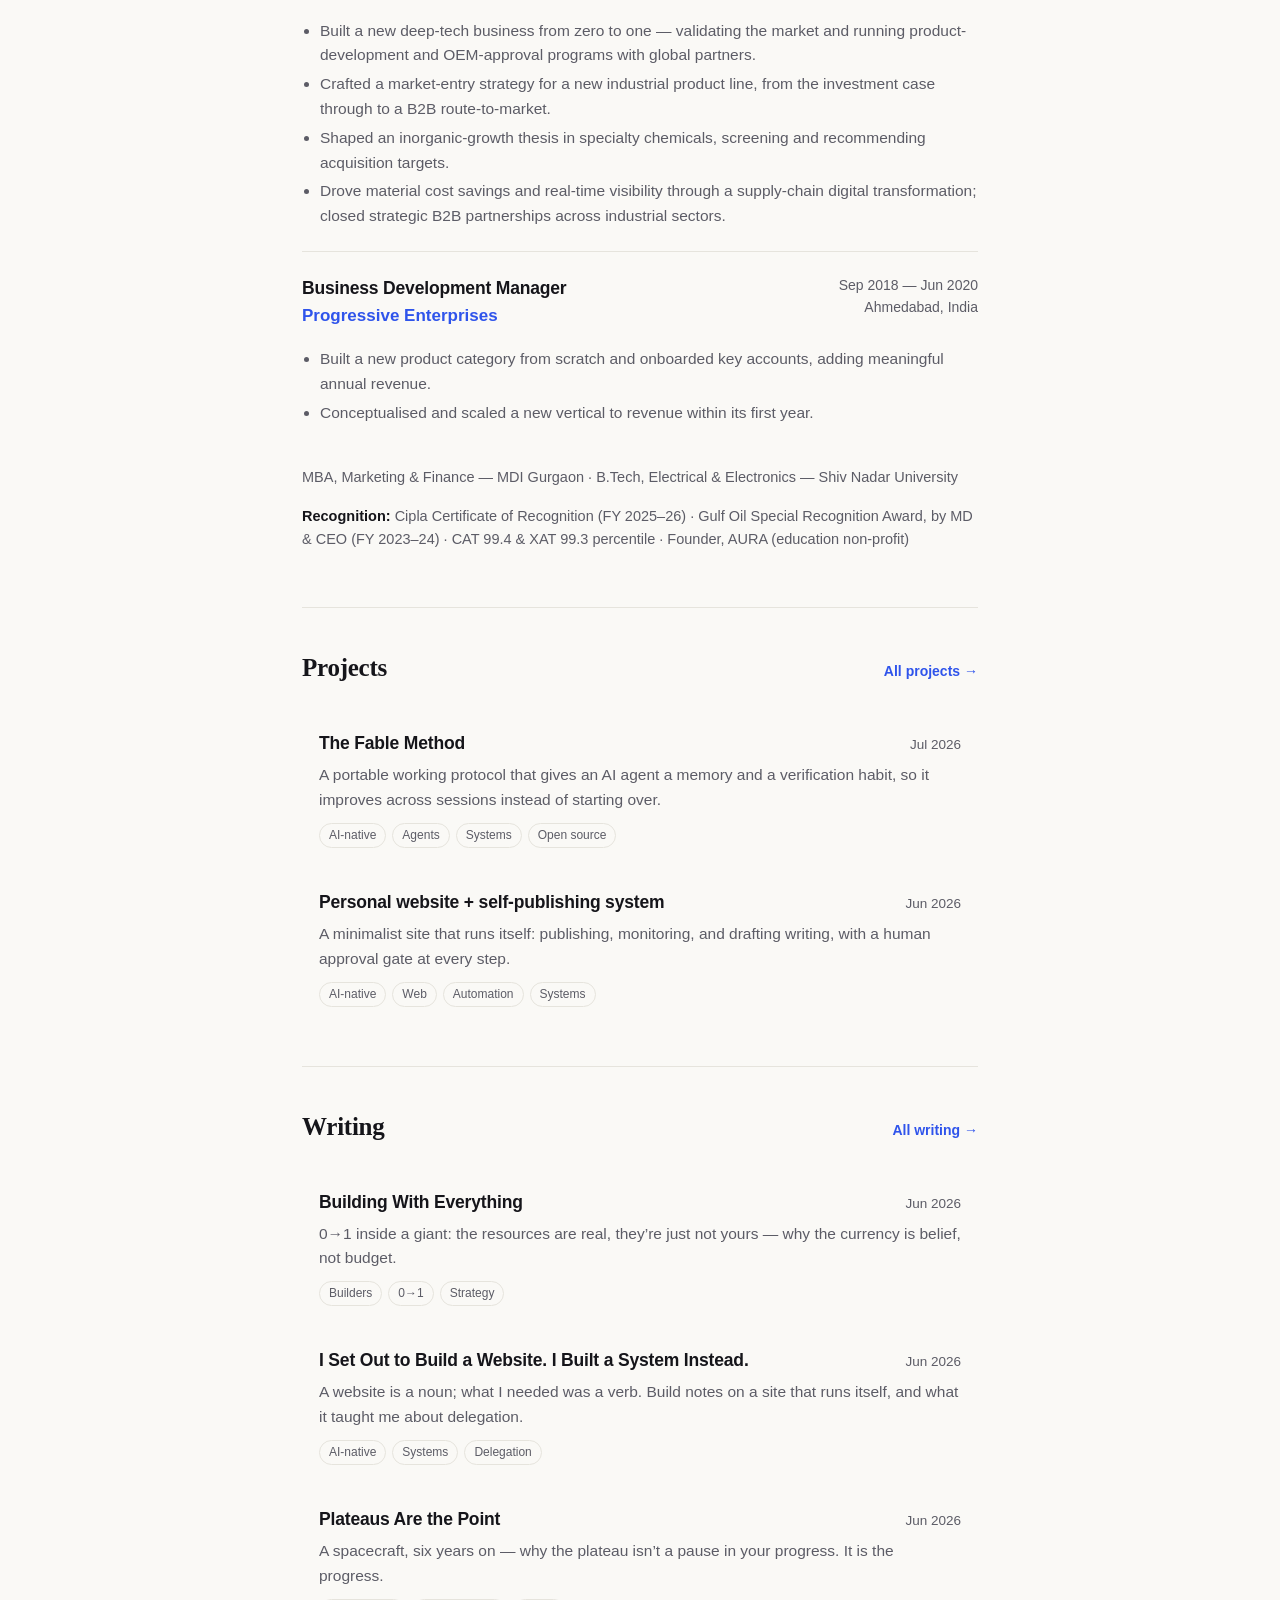
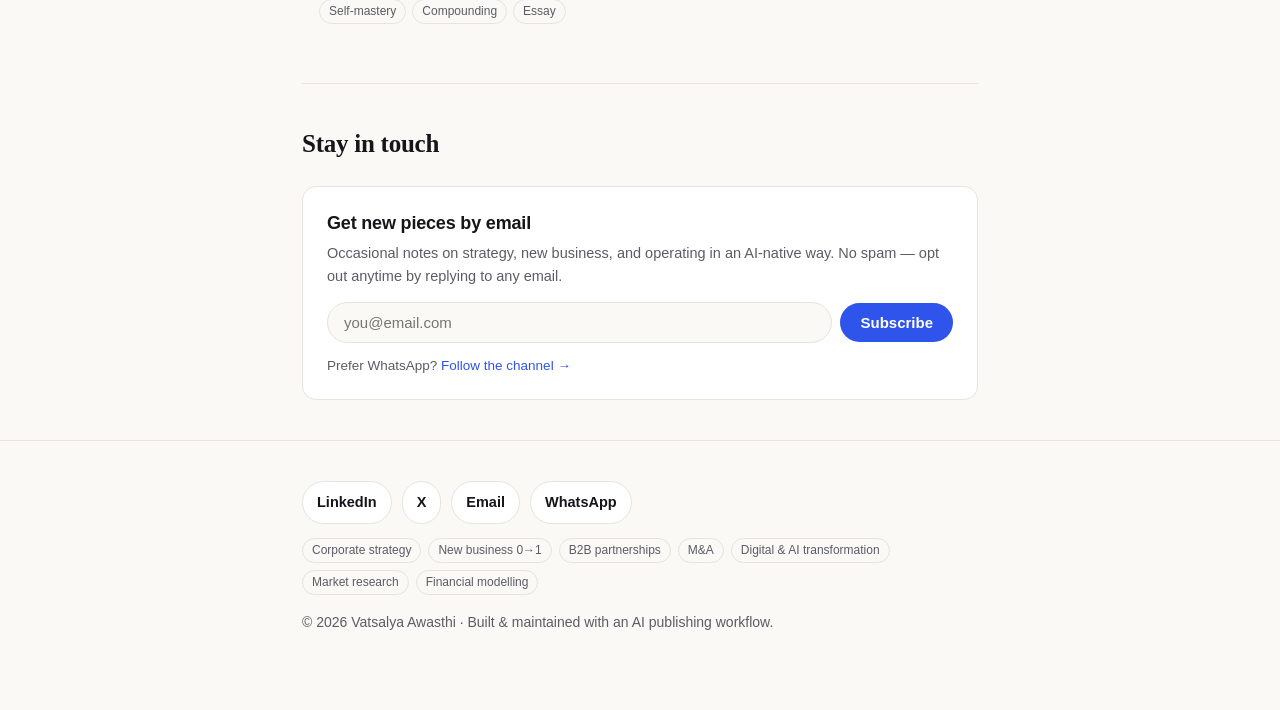
==== commit 4b503355: "Add The Fable Method project (page, loop diagram, Projects + homepage cards, sitemap)" ====
--- a/index.html
+++ b/index.html
@@ -254,6 +254,14 @@
       <a href="projects.html">All projects &rarr;</a>
     </div>
     <div class="cards">
+      <a class="card" href="project-fable-method.html">
+        <div class="top">
+          <h3>The Fable Method</h3>
+          <span class="date">Jul 2026</span>
+        </div>
+        <p>A portable working protocol that gives an AI agent a memory and a verification habit, so it improves across sessions instead of starting over.</p>
+        <div class="tags"><span class="tag">AI-native</span><span class="tag">Agents</span><span class="tag">Systems</span><span class="tag">Open source</span></div>
+      </a>
       <a class="card" href="project-personal-website.html">
         <div class="top">
           <h3>Personal website + self-publishing system</h3>
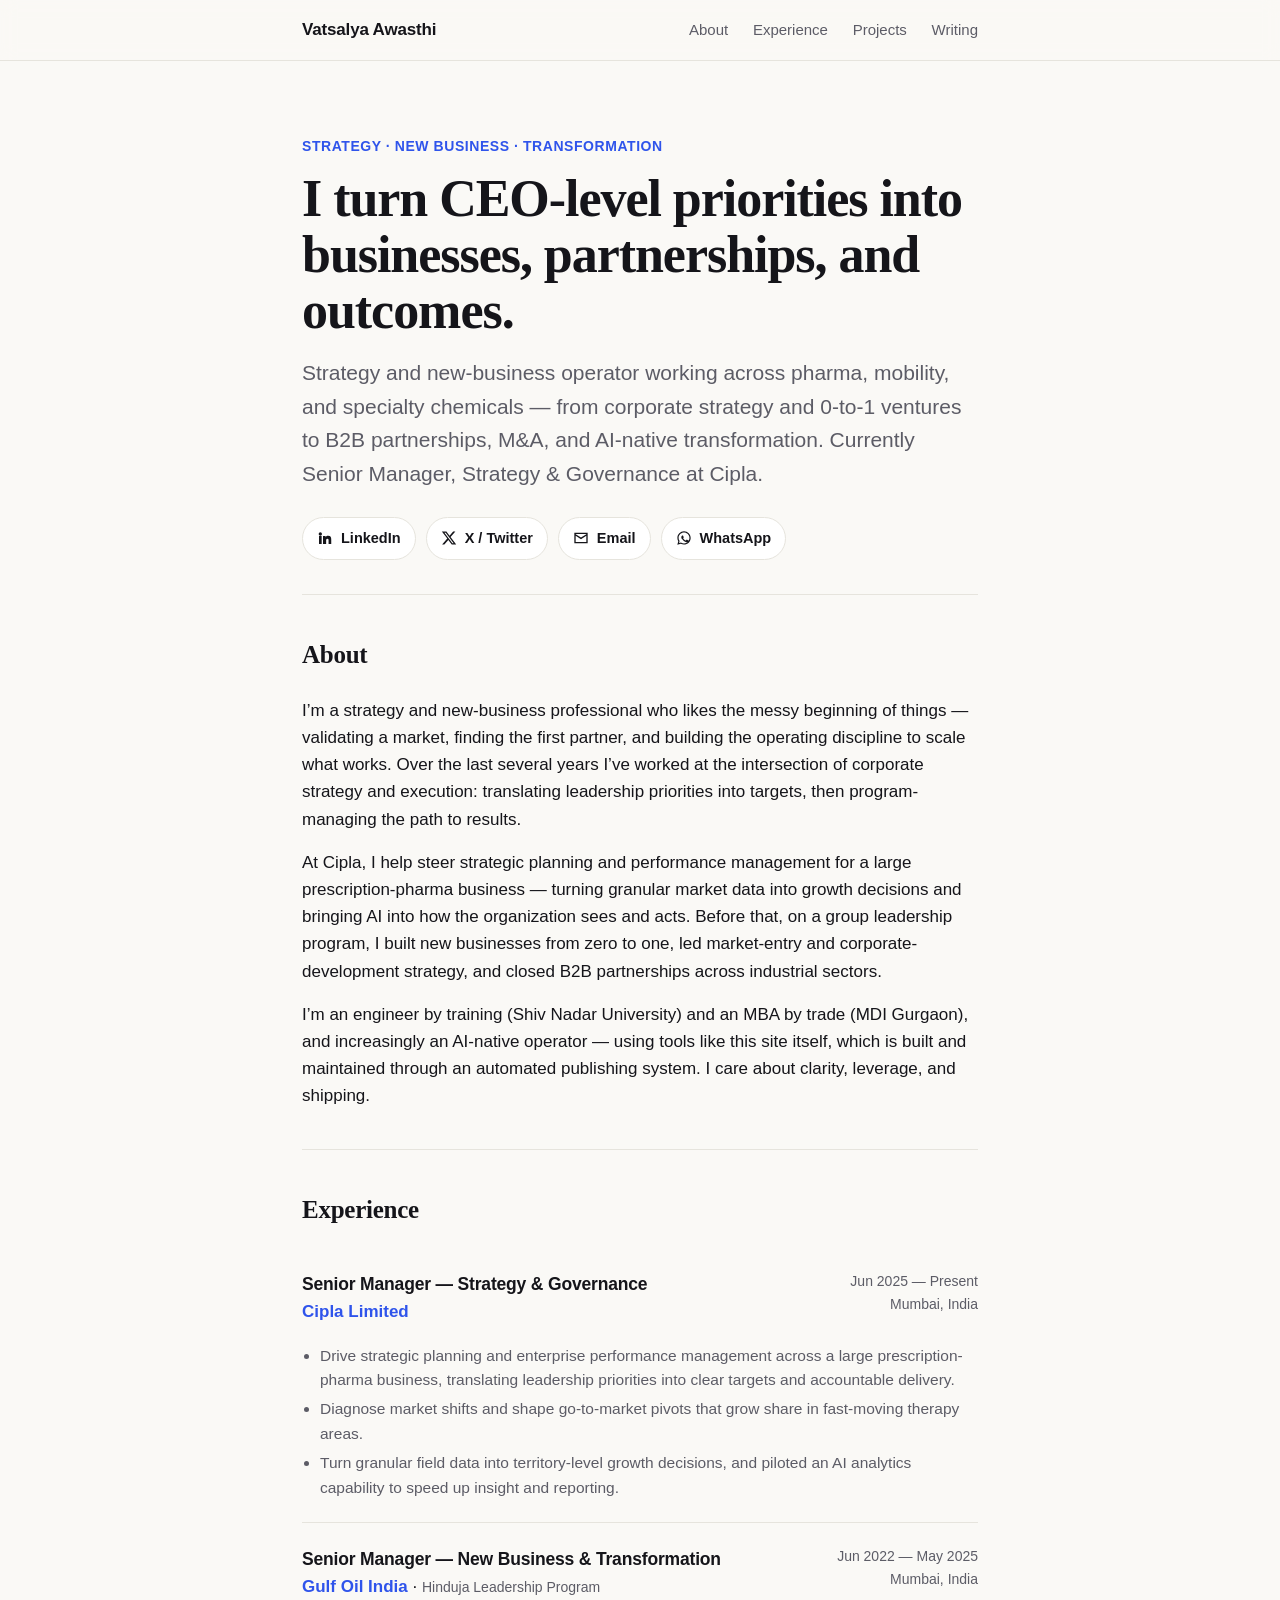
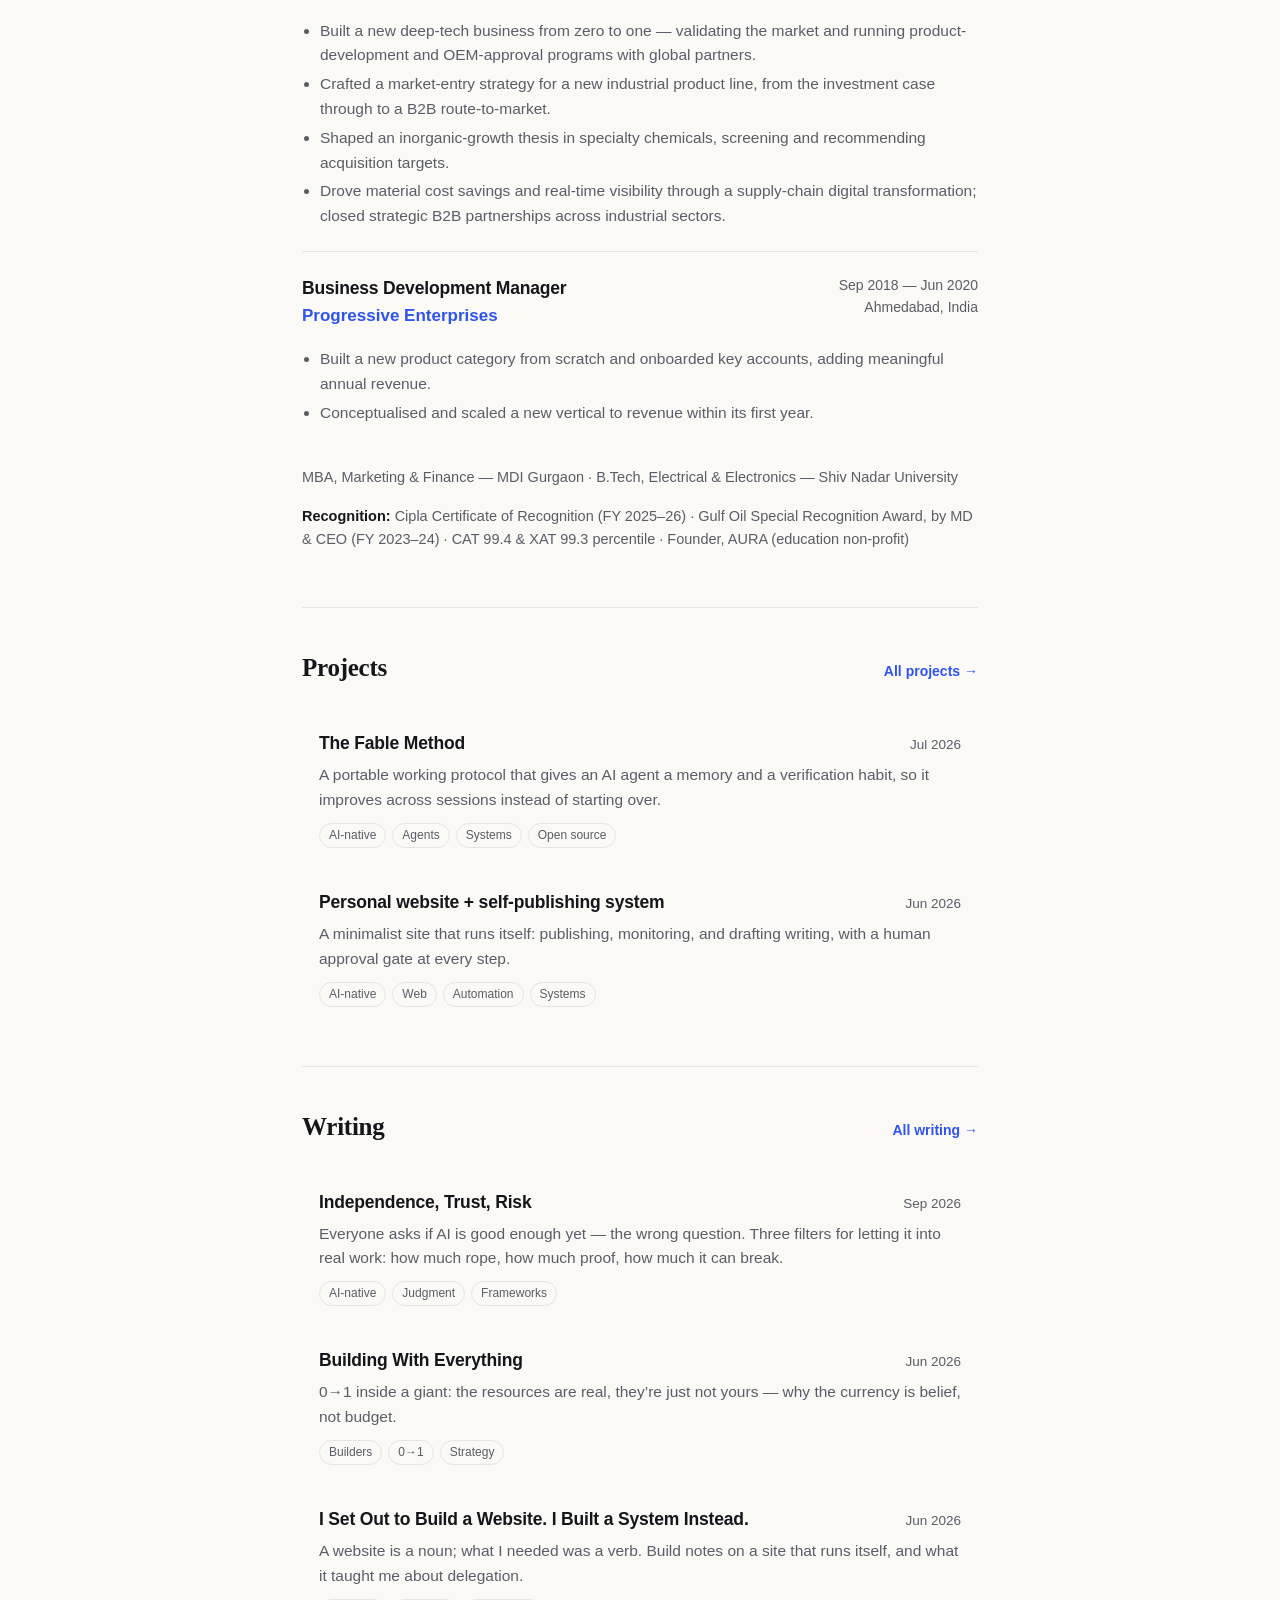
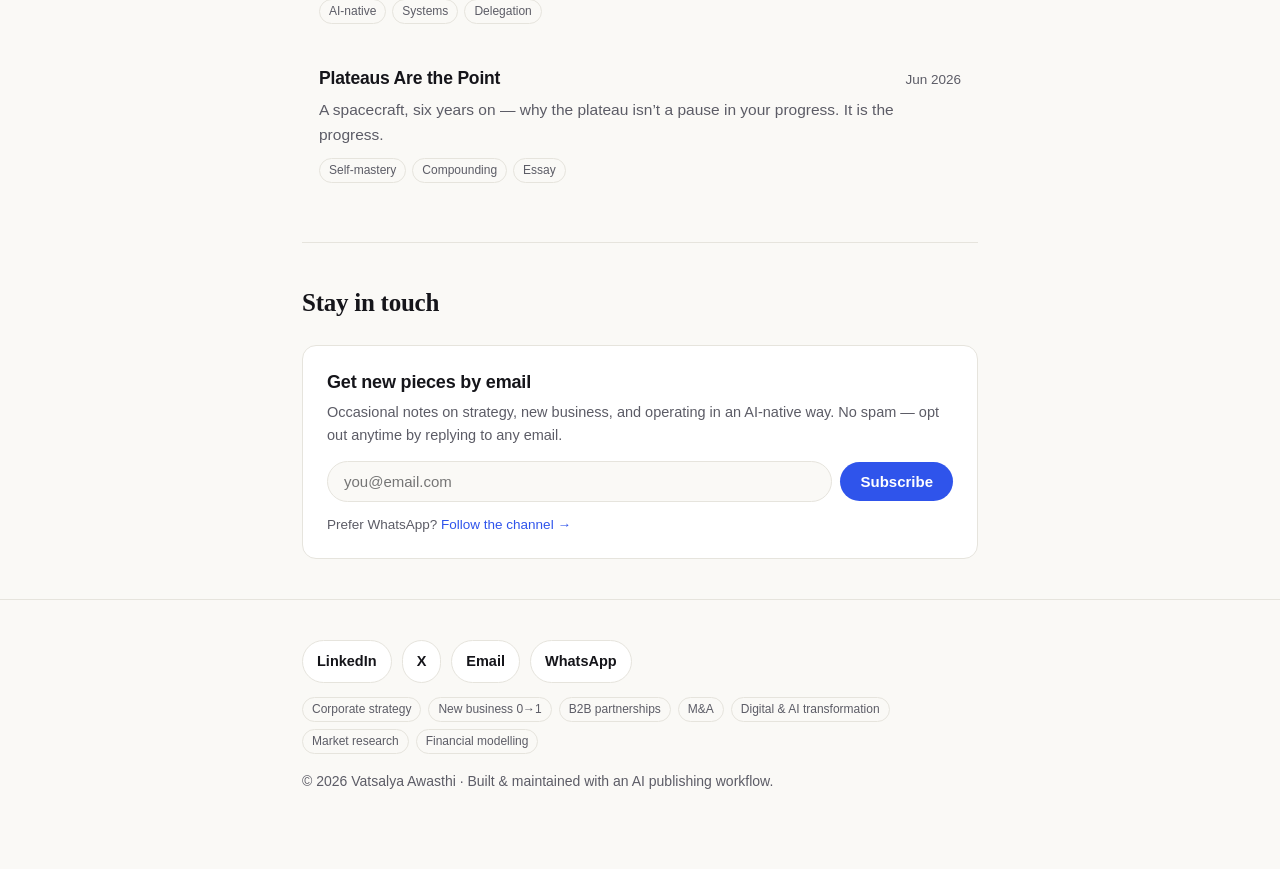
==== commit 84bc5340: "Publish "Independence, Trust, Risk"; update writing, home, sitemap, feed Co-Authored-By: Claude Fabl" ====
--- a/index.html
+++ b/index.html
@@ -279,6 +279,14 @@
       <a href="writing.html">All writing &rarr;</a>
     </div>
     <div class="cards">
+      <a class="card" href="article-independence-trust-risk.html">
+        <div class="top">
+          <h3>Independence, Trust, Risk</h3>
+          <span class="date">Sep 2026</span>
+        </div>
+        <p>Everyone asks if AI is good enough yet &mdash; the wrong question. Three filters for letting it into real work: how much rope, how much proof, how much it can break.</p>
+        <div class="tags"><span class="tag">AI-native</span><span class="tag">Judgment</span><span class="tag">Frameworks</span></div>
+      </a>
       <a class="card" href="article-zero-to-one-inside-a-giant.html">
         <div class="top">
           <h3>Building With Everything</h3>
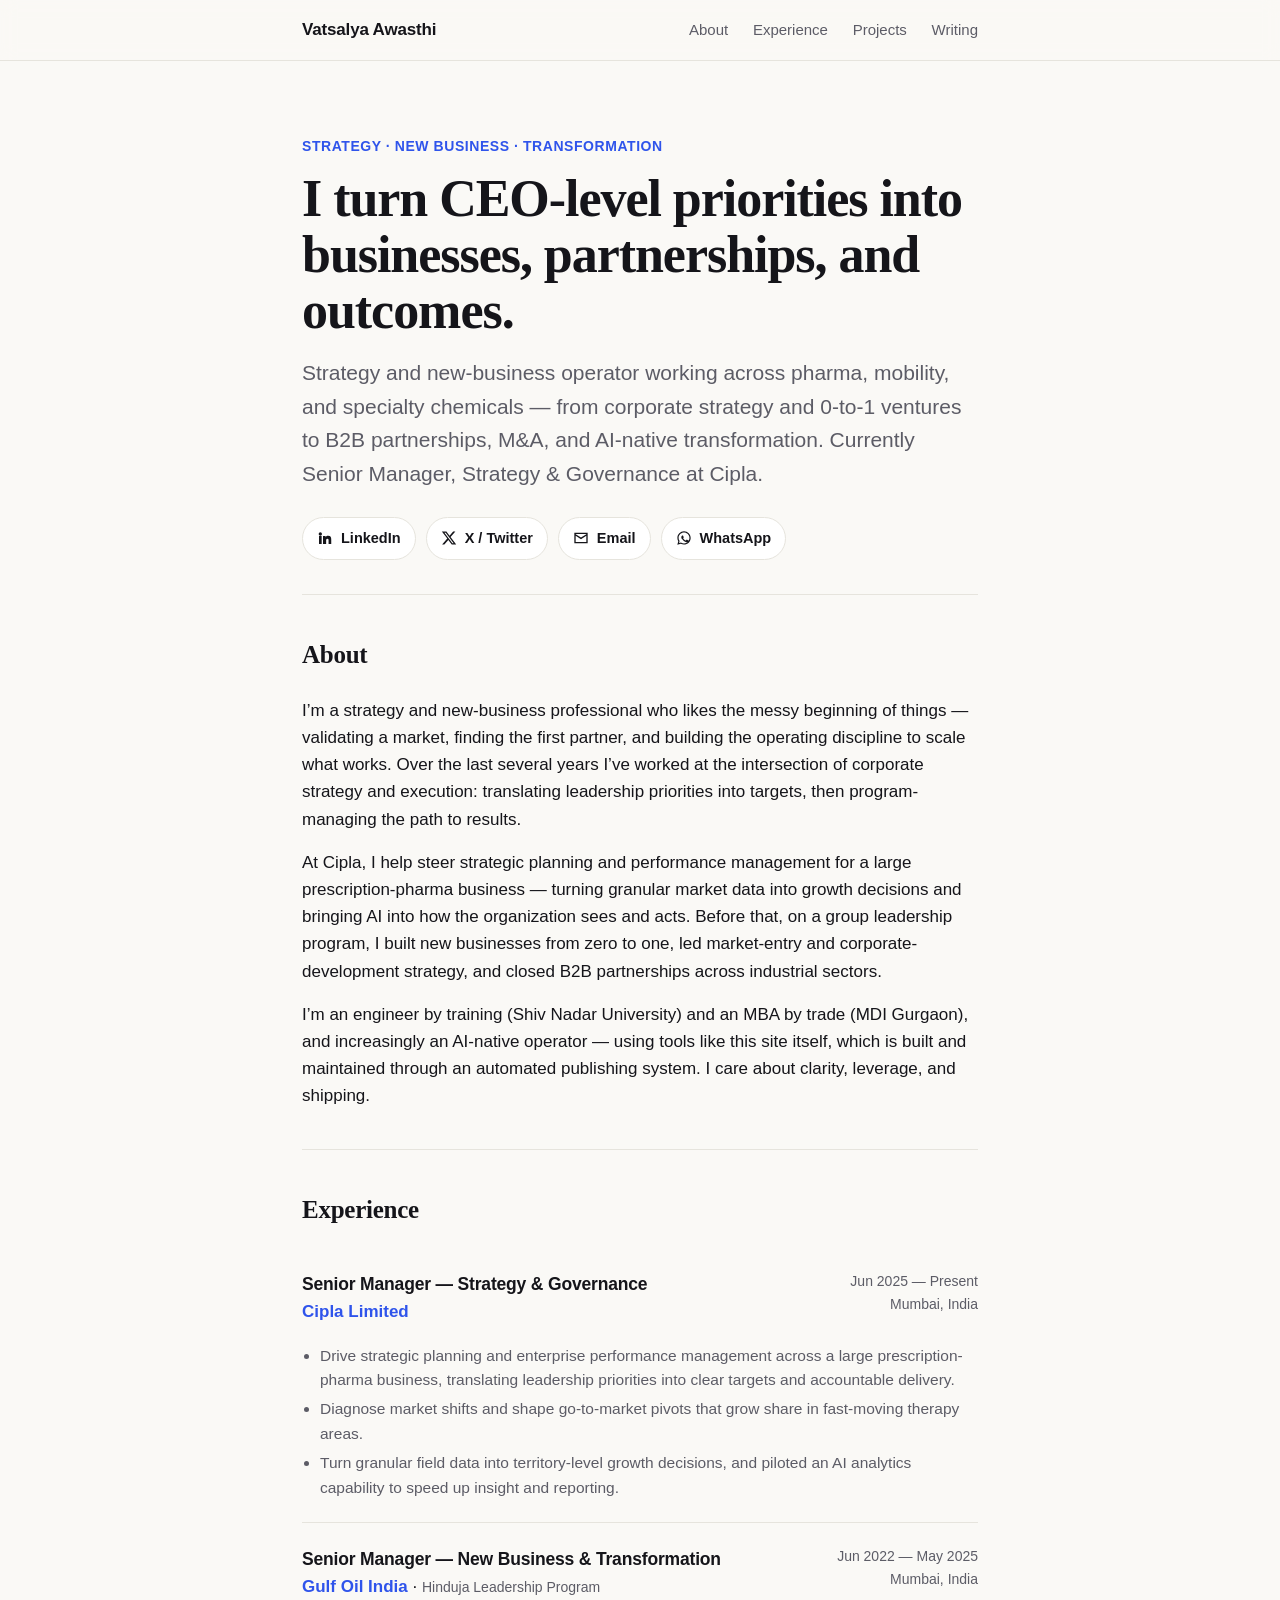
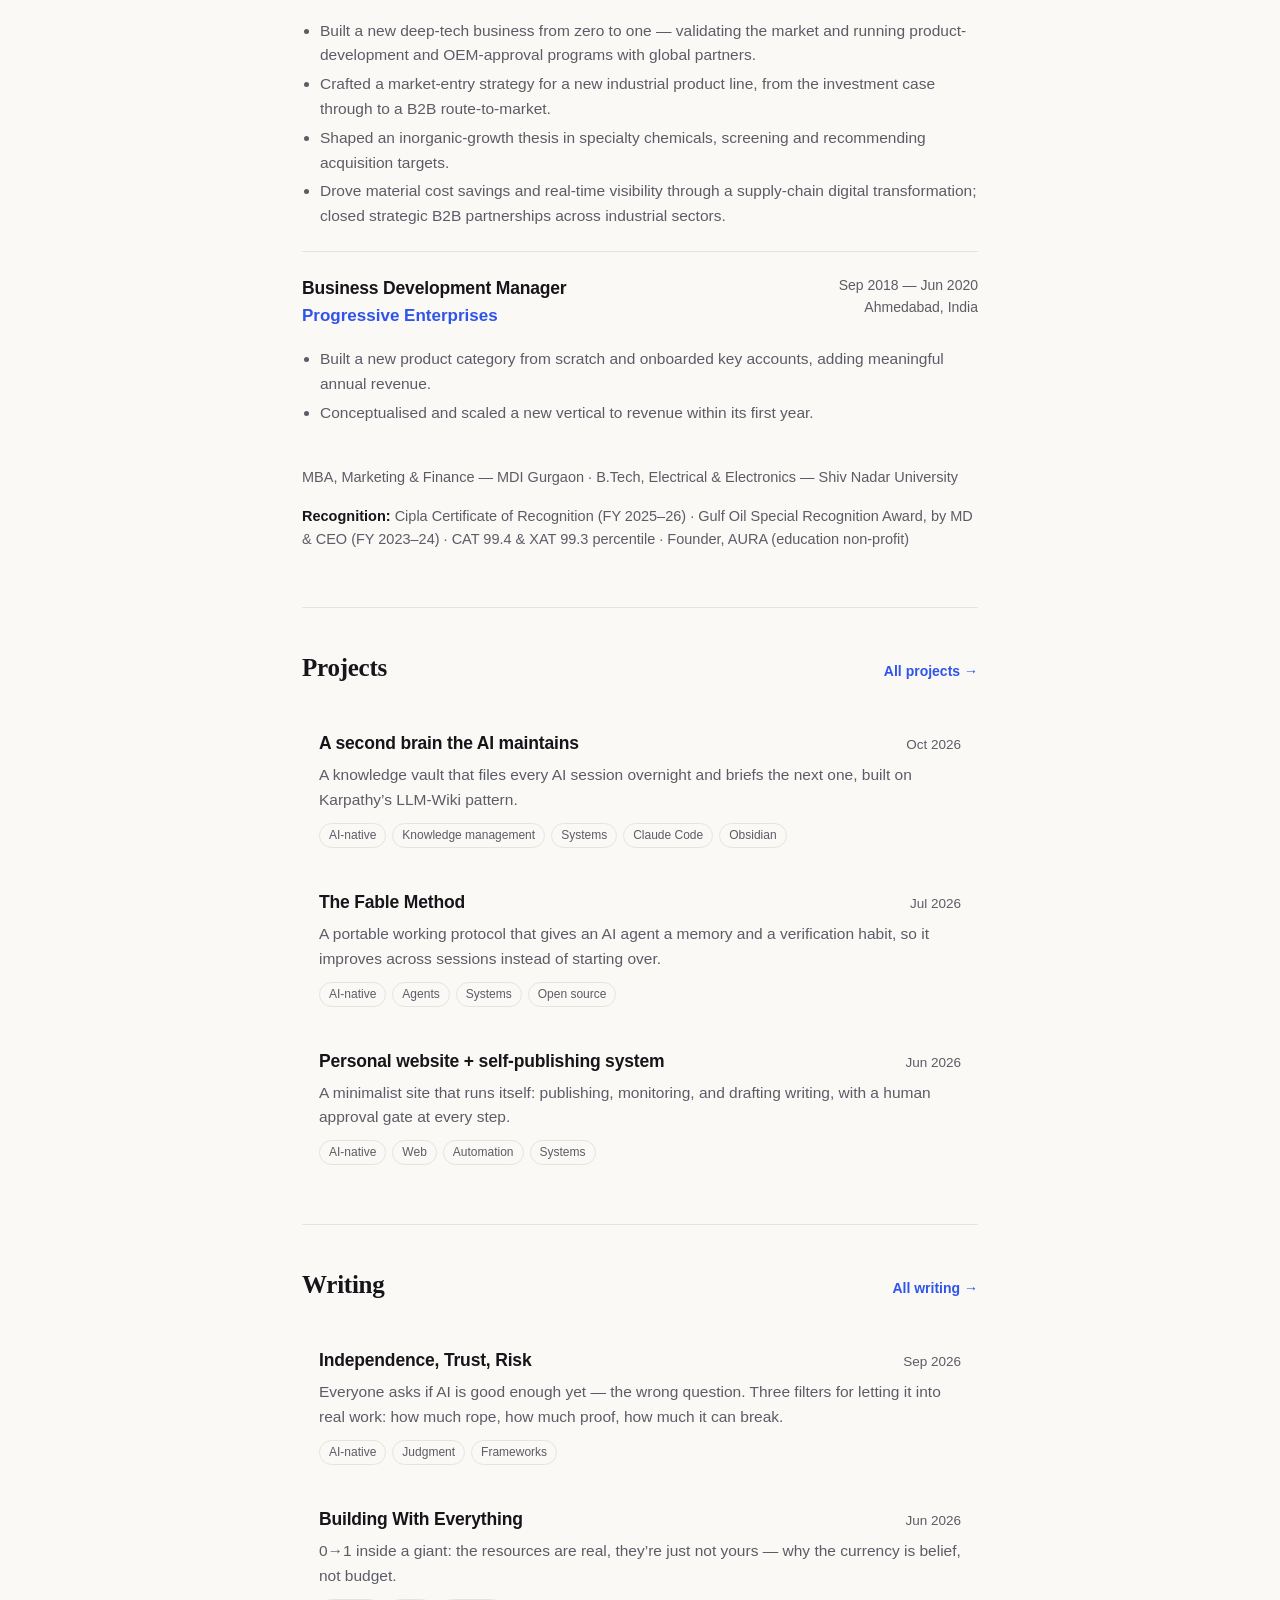
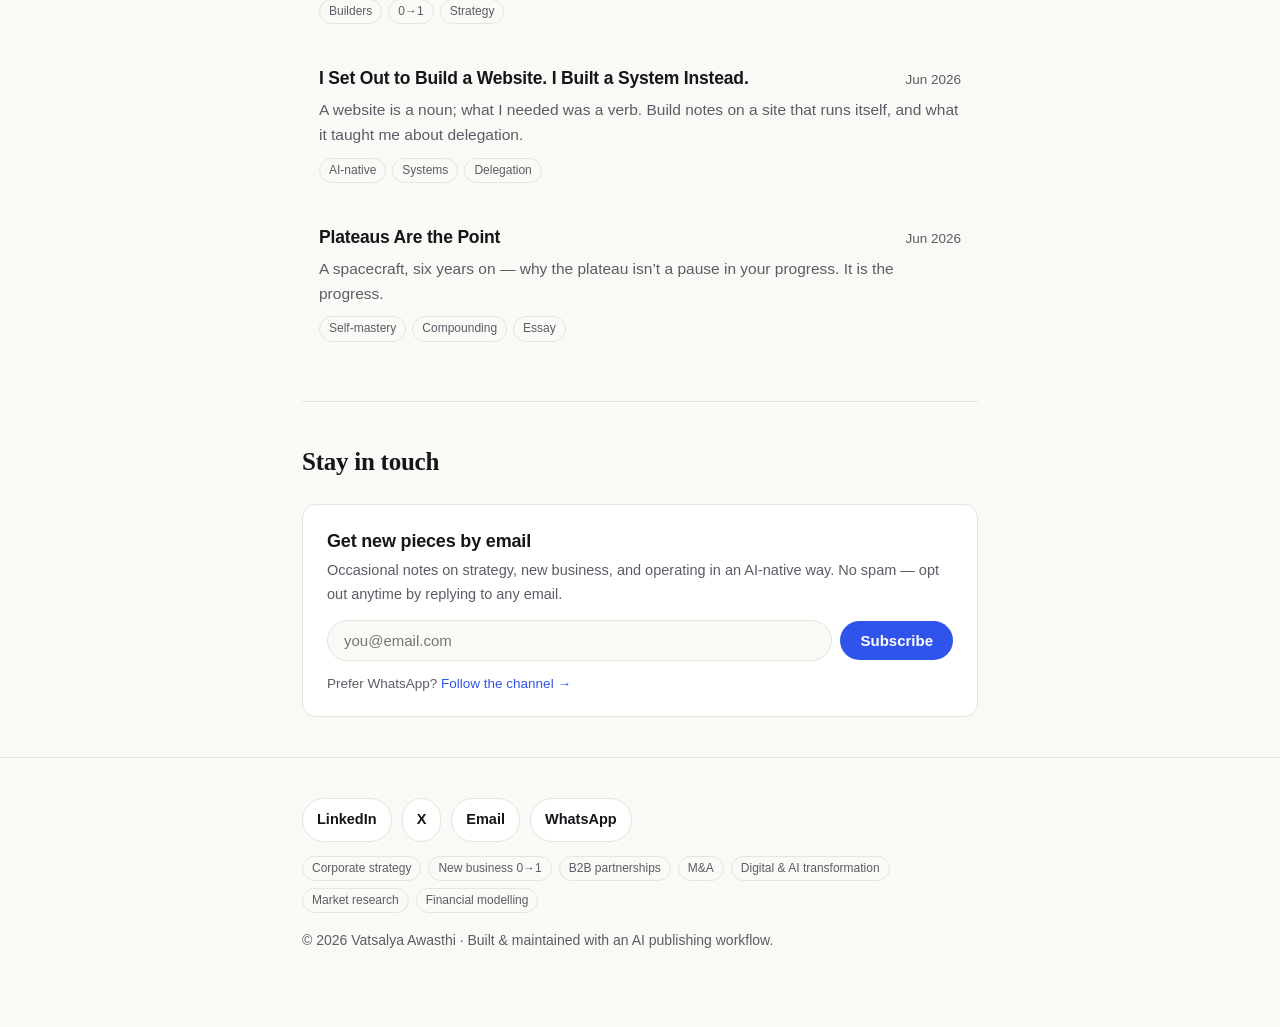
==== commit d52fc1d1: "projects: A second brain the AI maintains (summary page + loop diagram; cards + sitemap)" ====
--- a/index.html
+++ b/index.html
@@ -254,6 +254,14 @@
       <a href="projects.html">All projects &rarr;</a>
     </div>
     <div class="cards">
+      <a class="card" href="project-second-brain-vault.html">
+        <div class="top">
+          <h3>A second brain the AI maintains</h3>
+          <span class="date">Oct 2026</span>
+        </div>
+        <p>A knowledge vault that files every AI session overnight and briefs the next one, built on Karpathy&rsquo;s LLM-Wiki pattern.</p>
+        <div class="tags"><span class="tag">AI-native</span><span class="tag">Knowledge management</span><span class="tag">Systems</span><span class="tag">Claude Code</span><span class="tag">Obsidian</span></div>
+      </a>
       <a class="card" href="project-fable-method.html">
         <div class="top">
           <h3>The Fable Method</h3>
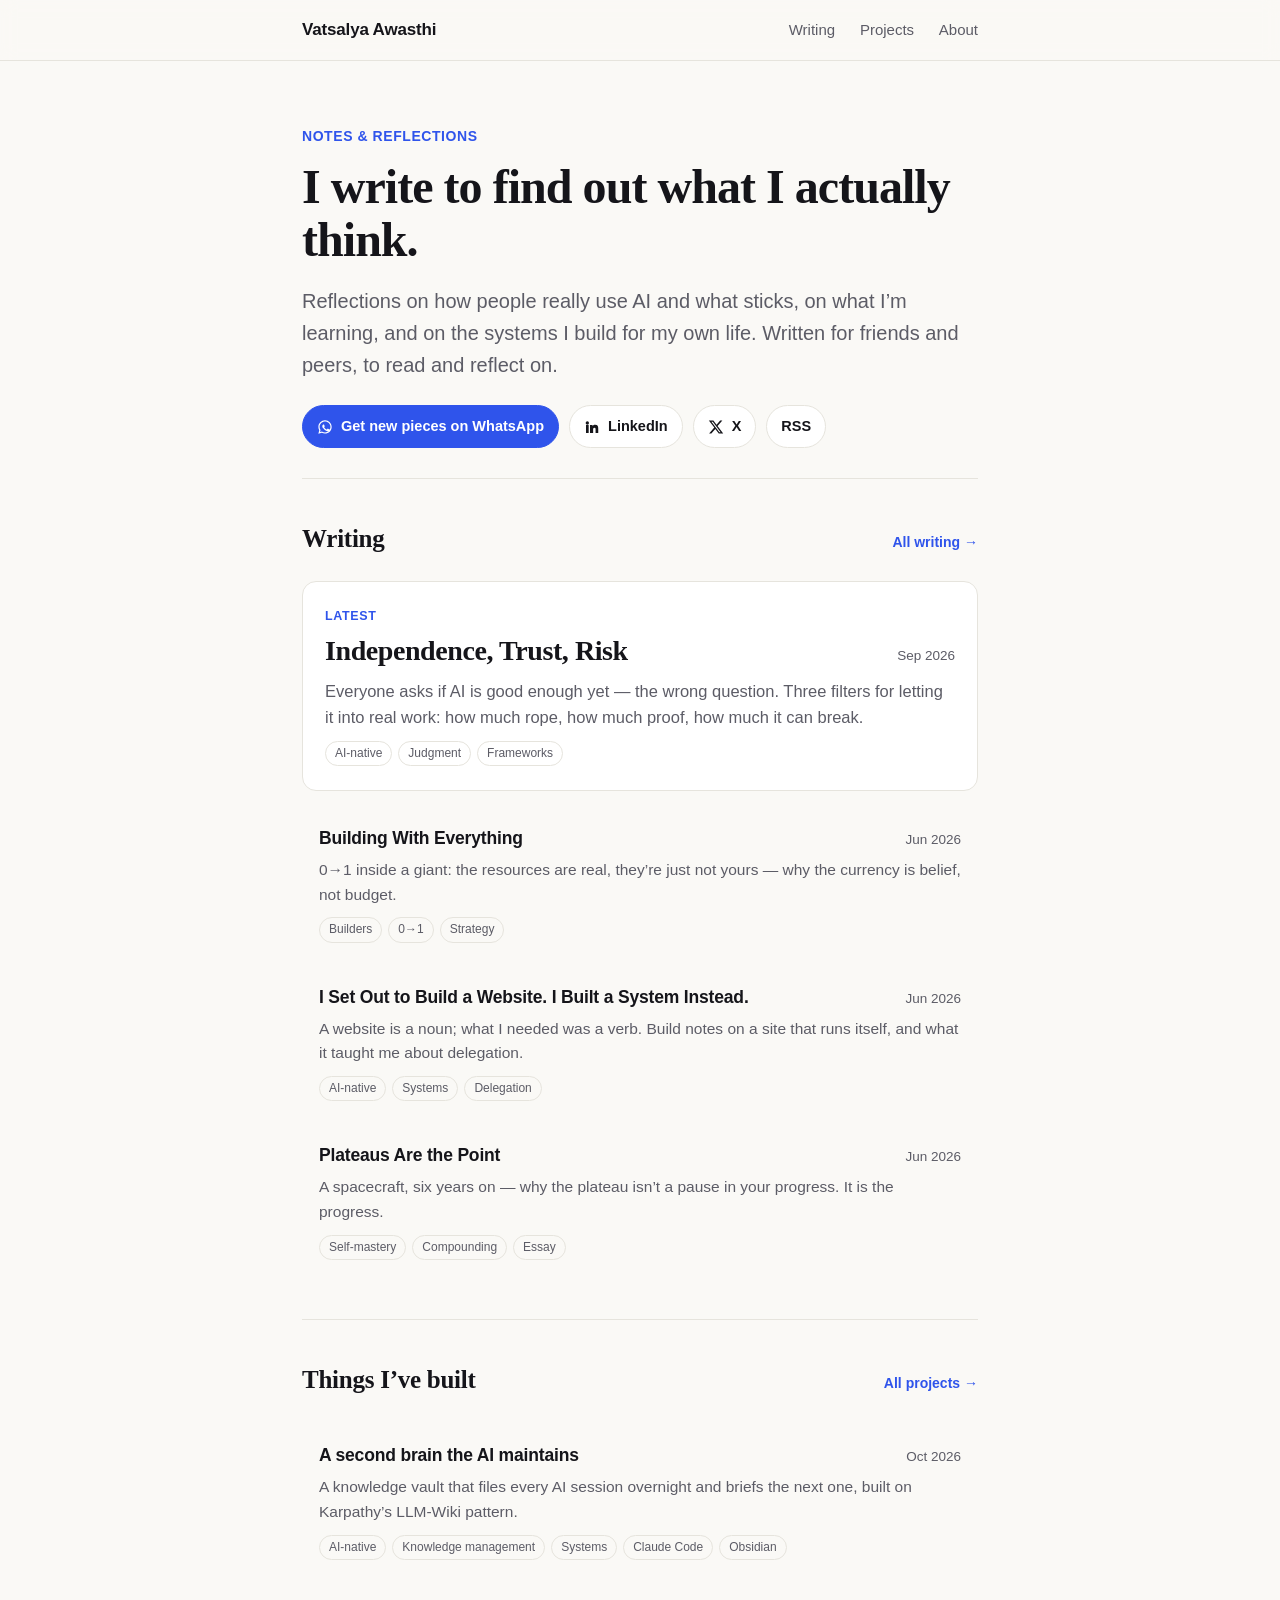
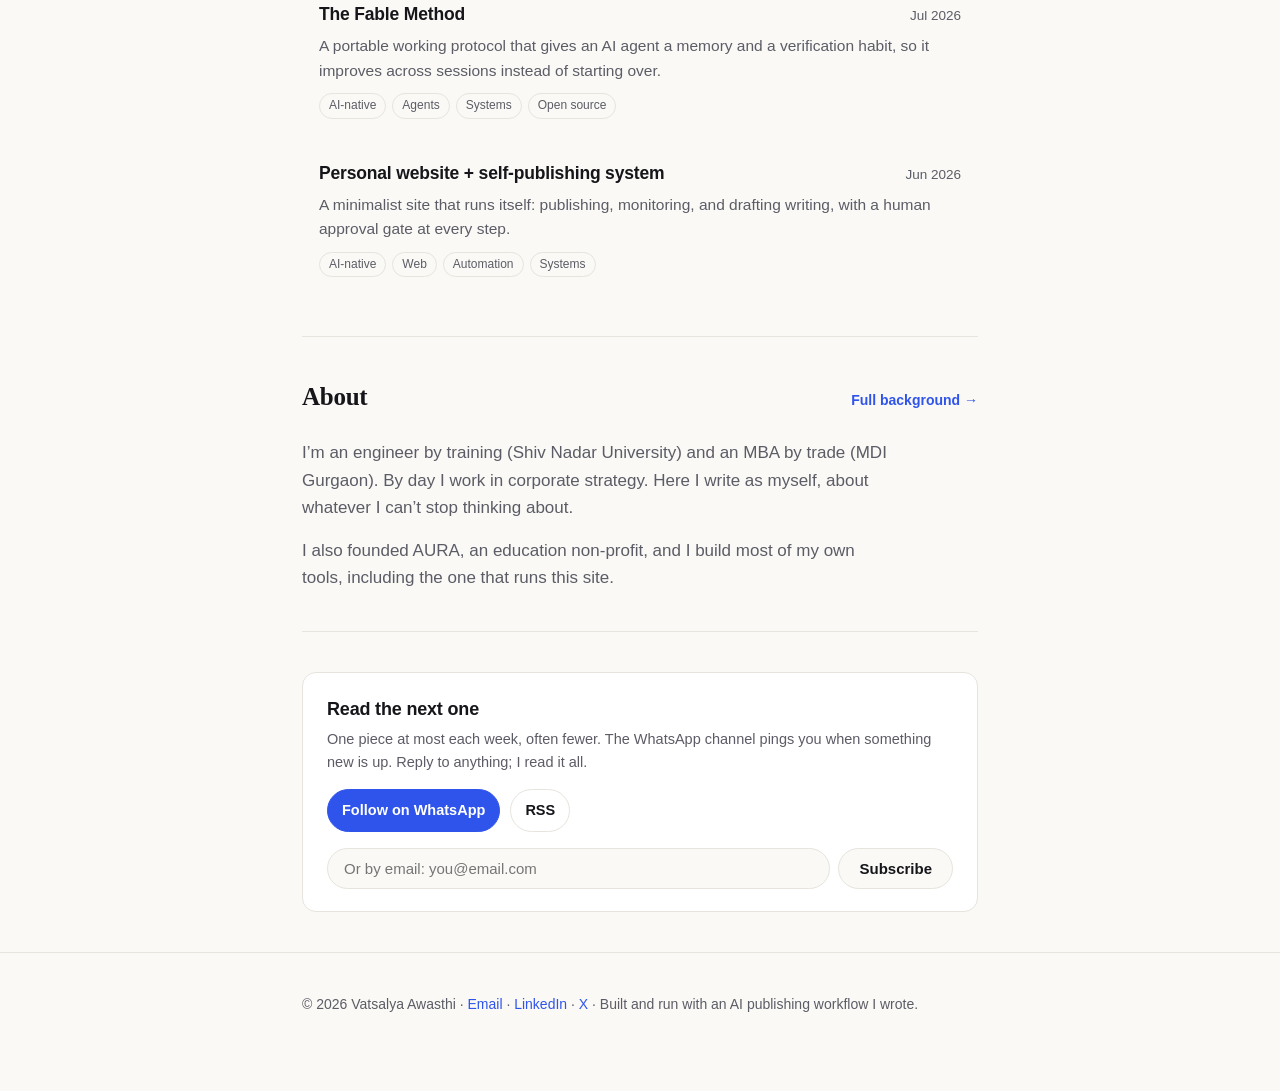
==== commit 323408d2: "site: publish" ====
--- a/index.html
+++ b/index.html
@@ -3,8 +3,8 @@
 <head>
 <meta charset="utf-8" />
 <meta name="viewport" content="width=device-width, initial-scale=1" />
-<title>Vatsalya Awasthi — Strategy & New Business</title>
-<meta name="description" content="Vatsalya Awasthi — strategy and new-business operator working across pharma, mobility, and specialty chemicals. Corporate strategy, 0-to-1 businesses, B2B partnerships, and AI-native transformation." />
+<title>Vatsalya Awasthi — Notes and reflections</title>
+<meta name="description" content="Vatsalya Awasthi writes reflections on how people actually use AI, what sticks, what he's learning, and the systems he builds for his own life." />
 <link rel="canonical" href="https://victor-alpha-95.github.io/" />
 <link rel="alternate" type="application/rss+xml" title="Vatsalya Awasthi — Writing" href="feed.xml" />
 <meta name="theme-color" content="#faf9f6" media="(prefers-color-scheme: light)" />
@@ -12,13 +12,13 @@
 
 <!-- Open Graph / Twitter -->
 <meta property="og:type" content="website" />
-<meta property="og:title" content="Vatsalya Awasthi — Strategy & New Business" />
-<meta property="og:description" content="Strategy and new-business operator across pharma, mobility, and specialty chemicals." />
+<meta property="og:title" content="Vatsalya Awasthi — Notes and reflections" />
+<meta property="og:description" content="Reflections on how people actually use AI, what sticks, and what I'm learning." />
 <meta property="og:url" content="https://victor-alpha-95.github.io/" />
 <meta property="og:image" content="https://victor-alpha-95.github.io/og.png" />
 <meta name="twitter:card" content="summary_large_image" />
-<meta name="twitter:title" content="Vatsalya Awasthi — Strategy & New Business" />
-<meta name="twitter:description" content="Strategy and new-business operator across pharma, mobility, and specialty chemicals." />
+<meta name="twitter:title" content="Vatsalya Awasthi — Notes and reflections" />
+<meta name="twitter:description" content="Reflections on how people actually use AI, what sticks, and what I'm learning." />
 <meta name="twitter:image" content="https://victor-alpha-95.github.io/og.png" />
 
 <link rel="icon" href="data:image/svg+xml,%3Csvg xmlns='http://www.w3.org/2000/svg' viewBox='0 0 100 100'%3E%3Crect width='100' height='100' rx='20' fill='%232f54eb'/%3E%3Ctext x='50' y='68' font-size='58' font-family='Georgia,serif' fill='white' text-anchor='middle'%3EV%3C/text%3E%3C/svg%3E" />
@@ -46,14 +46,14 @@
 <style>
   :root{
     --bg:#faf9f6; --surface:#ffffff; --ink:#15151a; --muted:#5c5c66;
-    --line:#e6e4dd; --accent:#2f54eb; --accent-soft:#2f54eb14;
+    --line:#e6e4dd; --accent:#2f54eb; --accent-soft:#2f54eb14; --on-accent:#ffffff;
     --maxw:720px; --radius:14px;
     --serif:"Iowan Old Style","Palatino Linotype",Palatino,Georgia,serif;
     --sans:-apple-system,BlinkMacSystemFont,"Segoe UI","Inter",Roboto,Helvetica,Arial,sans-serif;
   }
   @media (prefers-color-scheme: dark){
     :root{ --bg:#0e0e10; --surface:#16161a; --ink:#ededf0; --muted:#9a9aa6;
-      --line:#26262c; --accent:#7e98ff; --accent-soft:#7e98ff1f; }
+      --line:#26262c; --accent:#7e98ff; --accent-soft:#7e98ff1f; --on-accent:#0e0e10; }
   }
   *{box-sizing:border-box}
   html{scroll-behavior:smooth}
@@ -62,7 +62,7 @@
   a{color:var(--accent);text-decoration:none}
   a:hover{text-decoration:underline}
   :focus-visible{outline:2.5px solid var(--accent);outline-offset:3px;border-radius:4px}
-  .skip-link{position:absolute;left:-9999px;top:0;z-index:30;background:var(--accent);color:#fff;padding:10px 16px;border-radius:0 0 10px 0;font-size:14px;font-weight:600}
+  .skip-link{position:absolute;left:-9999px;top:0;z-index:30;background:var(--accent);color:var(--on-accent);padding:10px 16px;border-radius:0 0 10px 0;font-size:14px;font-weight:600}
   .skip-link:focus{left:0}
   .wrap{max-width:var(--maxw);margin:0 auto;padding:0 22px}
 
@@ -75,16 +75,17 @@
   .nav nav a:hover{color:var(--ink);text-decoration:none}
   @media(max-width:560px){.nav nav a{margin-left:14px;font-size:14px}}
 
-  /* Hero */
-  .hero{padding:74px 0 34px}
+  /* Intro */
+  .hero{padding:64px 0 30px}
   .eyebrow{color:var(--accent);font-weight:600;font-size:14px;letter-spacing:.04em;text-transform:uppercase;margin:0 0 14px}
-  .hero h1{font-family:var(--serif);font-weight:600;font-size:clamp(34px,6vw,52px);line-height:1.07;letter-spacing:-0.02em;margin:0 0 18px}
-  .lede{font-size:clamp(18px,2.3vw,21px);color:var(--muted);max-width:62ch;margin:0 0 26px}
+  .hero h1{font-family:var(--serif);font-weight:600;font-size:clamp(32px,5.6vw,48px);line-height:1.1;letter-spacing:-0.02em;margin:0 0 18px}
+  .lede{font-size:clamp(18px,2.3vw,20px);color:var(--muted);max-width:60ch;margin:0 0 24px}
   .socials{display:flex;flex-wrap:wrap;gap:10px;align-items:center}
   .chip{display:inline-flex;align-items:center;gap:8px;border:1px solid var(--line);
     background:var(--surface);color:var(--ink);padding:9px 14px;border-radius:999px;
     font-size:14.5px;font-weight:550;transition:border-color .15s,transform .15s}
   .chip:hover{border-color:var(--accent);text-decoration:none;transform:translateY(-1px)}
+  .chip.primary{background:var(--accent);border-color:var(--accent);color:var(--on-accent)}
   .chip svg{width:16px;height:16px;fill:currentColor}
 
   section{padding:40px 0;border-top:1px solid var(--line)}
@@ -92,24 +93,8 @@
   .sec-h h2{font-family:var(--serif);font-weight:600;font-size:25px;letter-spacing:-0.01em;margin:0}
   .sec-h a{font-size:14px;font-weight:550}
   p{margin:0 0 16px}
-  .about p:last-child{margin-bottom:0}
-
-  /* Experience timeline */
-  .xp{display:grid;gap:4px}
-  .role{display:grid;grid-template-columns:1fr auto;gap:6px 18px;padding:18px 0;border-bottom:1px solid var(--line)}
-  .role:last-child{border-bottom:0}
-  .role h3{margin:0;font-size:17.5px;font-weight:650;letter-spacing:-0.01em}
-  .role .org{color:var(--accent);font-weight:600}
-  .role .when{color:var(--muted);font-size:14px;white-space:nowrap;text-align:right}
-  .role .place{color:var(--muted);font-size:14px;text-align:right}
-  .role ul{margin:8px 0 0;padding-left:18px;color:var(--muted);font-size:15.5px;grid-column:1/-1}
-  .role ul li{margin:4px 0}
-  @media(max-width:560px){
-    .role{grid-template-columns:1fr}
-    .role .when,.role .place{text-align:left}
-  }
-
-  /* Cards (projects / writing) */
+
+  /* Cards (writing / projects) — markup identical to the live site, so publish.py build still owns the Writing cards */
   .cards{display:grid;gap:2px}
   .card{display:block;padding:18px 16px;border:1px solid transparent;border-radius:var(--radius);transition:background .15s,border-color .15s}
   .card:hover{background:var(--accent-soft);border-color:var(--line);text-decoration:none}
@@ -120,23 +105,27 @@
   .tags{margin-top:10px;display:flex;flex-wrap:wrap;gap:6px}
   .tag{font-size:12px;color:var(--muted);border:1px solid var(--line);border-radius:999px;padding:2px 9px}
 
-  .empty{border:1px dashed var(--line);border-radius:var(--radius);padding:26px;text-align:center;color:var(--muted);font-size:15px}
+  /* The newest piece leads: the first generated card becomes the feature, no extra markup */
+  #writing .cards .card:first-child{border-color:var(--line);background:var(--surface);padding:24px 22px;margin-bottom:12px}
+  #writing .cards .card:first-child::before{content:"Latest";display:block;color:var(--accent);font-weight:600;font-size:12.5px;letter-spacing:.05em;text-transform:uppercase;margin-bottom:8px}
+  #writing .cards .card:first-child h3{font-family:var(--serif);font-weight:600;font-size:clamp(22px,3.4vw,28px);line-height:1.2;letter-spacing:-0.015em}
+  #writing .cards .card:first-child p{font-size:16.5px;margin-top:10px}
+  #writing .cards .card:first-child:hover{background:var(--accent-soft)}
+
+  .about-short p{color:var(--muted);max-width:62ch}
+  .about-short p:last-child{margin-bottom:0}
+
+  /* Follow */
+  .follow-block{border:1px solid var(--line);border-radius:var(--radius);padding:22px 24px;background:var(--surface)}
+  .follow-block h3{margin:0 0 4px;font-size:18px;font-weight:650;letter-spacing:-0.01em}
+  .follow-block .note{margin:0 0 14px;color:var(--muted);font-size:14.5px}
+  .subscribe{display:flex;gap:8px;flex-wrap:wrap;align-items:center;margin-top:16px}
+  .subscribe input[type=email]{flex:1;min-width:200px;padding:11px 16px;border:1px solid var(--line);border-radius:999px;background:var(--bg);color:var(--ink);font-size:15px;font-family:inherit}
+  .subscribe input[type=email]:focus{outline:2px solid var(--accent);outline-offset:1px;border-color:var(--accent)}
+  .subscribe button{padding:11px 20px;border:1px solid var(--line);border-radius:999px;background:var(--bg);color:var(--ink);font-size:15px;font-weight:600;cursor:pointer;font-family:inherit}
+  .subscribe button:hover{border-color:var(--accent)}
 
   footer{padding:40px 0 60px;border-top:1px solid var(--line);color:var(--muted);font-size:14px}
-  footer .socials{margin-bottom:14px}
-  .skills{display:flex;flex-wrap:wrap;gap:7px;margin-top:4px}
-  .skills .tag{color:var(--muted)}
-
-  /* subscribe */
-  .subscribe-block{border:1px solid var(--line);border-radius:var(--radius);padding:22px 24px;background:var(--surface)}
-  .subscribe-block h3{margin:0 0 4px;font-size:18px;font-weight:650;letter-spacing:-0.01em}
-  .subscribe-block .sub-note{margin:0 0 14px;color:var(--muted);font-size:14.5px}
-  .subscribe{display:flex;gap:8px;flex-wrap:wrap;align-items:center}
-  .subscribe input[type=email]{flex:1;min-width:220px;padding:11px 16px;border:1px solid var(--line);border-radius:999px;background:var(--bg);color:var(--ink);font-size:15px;font-family:inherit}
-  .subscribe input[type=email]:focus{outline:2px solid var(--accent);outline-offset:1px;border-color:var(--accent)}
-  .subscribe button{padding:11px 20px;border:none;border-radius:999px;background:var(--accent);color:#fff;font-size:15px;font-weight:600;cursor:pointer;font-family:inherit;transition:opacity .15s}
-  .subscribe button:hover{opacity:.9}
-  .subscribe-alt{margin:12px 0 0;font-size:13.5px;color:var(--muted)}
 </style>
 </head>
 <body>
@@ -146,10 +135,9 @@
   <div class="wrap nav">
     <span class="brand">Vatsalya Awasthi</span>
     <nav>
-      <a href="#about">About</a>
-      <a href="#experience">Experience</a>
+      <a href="#writing">Writing</a>
       <a href="#projects">Projects</a>
-      <a href="#writing">Writing</a>
+      <a href="about.html">About</a>
     </nav>
   </div>
 </header>
@@ -157,127 +145,23 @@
 <main class="wrap" id="main">
 
   <section class="hero" style="border-top:0">
-    <p class="eyebrow">Strategy · New Business · Transformation</p>
-    <h1>I turn CEO-level priorities into businesses, partnerships, and outcomes.</h1>
-    <p class="lede">Strategy and new-business operator working across pharma, mobility, and specialty chemicals — from corporate strategy and 0-to-1 ventures to B2B partnerships, M&A, and AI-native transformation. Currently Senior Manager, Strategy &amp; Governance at Cipla.</p>
+    <p class="eyebrow">Notes &amp; reflections</p>
+    <h1>I write to find out what I actually think.</h1>
+    <p class="lede">Reflections on how people really use AI and what sticks, on what I&rsquo;m learning, and on the systems I build for my own life. Written for friends and peers, to read and reflect on.</p>
     <div class="socials">
+      <a class="chip primary" href="https://whatsapp.com/channel/0029VbCnRbx1CYoJPhrKMw0r" target="_blank" rel="noopener">
+        <svg viewBox="0 0 24 24" aria-hidden="true"><path d="M12.04 2.02c-5.49 0-9.95 4.46-9.95 9.95 0 1.75.46 3.46 1.33 4.97L2 22l5.2-1.36a9.9 9.9 0 0 0 4.84 1.24h.01c5.49 0 9.95-4.46 9.95-9.95s-4.46-9.95-9.96-9.95zm0 1.8c4.5 0 8.15 3.66 8.15 8.15s-3.65 8.15-8.15 8.15h-.01a8.1 8.1 0 0 1-4.13-1.13l-.3-.18-3.08.81.82-3-.19-.31a8.1 8.1 0 0 1-1.25-4.34c0-4.49 3.66-8.15 8.15-8.15zm-2.43 4.32c-.18 0-.47.07-.72.34-.25.27-.95.93-.95 2.27 0 1.34.98 2.63 1.11 2.81.14.18 1.9 2.9 4.6 3.96 2.25.88 2.71.71 3.2.66.49-.04 1.58-.64 1.8-1.27.22-.62.22-1.16.16-1.27-.07-.11-.25-.18-.52-.31-.27-.14-1.58-.78-1.83-.87-.25-.09-.43-.14-.61.14-.18.27-.7.86-.86 1.04-.16.18-.32.2-.59.07-.27-.14-1.13-.42-2.16-1.33-.8-.71-1.34-1.59-1.5-1.86-.16-.27-.02-.42.12-.55.12-.12.27-.32.41-.48.13-.16.18-.27.27-.45.09-.18.04-.34-.02-.48-.07-.13-.61-1.47-.84-2.01-.22-.52-.44-.45-.61-.46h-.52z"/></svg>
+        Get new pieces on WhatsApp
+      </a>
       <a class="chip" href="https://www.linkedin.com/in/vatsalya-awasthi/" target="_blank" rel="noopener">
         <svg viewBox="0 0 24 24" aria-hidden="true"><path d="M4.98 3.5a2.5 2.5 0 11.02 5 2.5 2.5 0 01-.02-5zM3 9h4v12H3zM9 9h3.8v1.7h.05c.53-.95 1.83-1.95 3.76-1.95 4.02 0 4.76 2.5 4.76 5.76V21h-4v-5.1c0-1.22-.02-2.78-1.7-2.78-1.7 0-1.96 1.32-1.96 2.7V21H9z"/></svg>
         LinkedIn
       </a>
       <a class="chip" href="https://x.com/_victor_alpha_" target="_blank" rel="noopener">
         <svg viewBox="0 0 24 24" aria-hidden="true"><path d="M18.244 2.25h3.308l-7.227 8.26 8.502 11.24h-6.66l-5.214-6.817L4.99 21.75H1.68l7.73-8.835L1.254 2.25H8.08l4.713 6.231zm-1.161 17.52h1.833L7.084 4.126H5.117z"/></svg>
-        X / Twitter
-      </a>
-      <a class="chip" href="mailto:vatsalya.mdig@gmail.com">
-        <svg viewBox="0 0 24 24" aria-hidden="true"><path d="M2 4h20v16H2zm2 2v.4l8 5 8-5V6H4zm16 2.7l-8 5-8-5V18h16z"/></svg>
-        Email
-      </a>
-      <a class="chip" href="https://whatsapp.com/channel/0029VbCnRbx1CYoJPhrKMw0r" target="_blank" rel="noopener">
-        <svg viewBox="0 0 24 24" aria-hidden="true"><path d="M12.04 2.02c-5.49 0-9.95 4.46-9.95 9.95 0 1.75.46 3.46 1.33 4.97L2 22l5.2-1.36a9.9 9.9 0 0 0 4.84 1.24h.01c5.49 0 9.95-4.46 9.95-9.95s-4.46-9.95-9.96-9.95zm0 1.8c4.5 0 8.15 3.66 8.15 8.15s-3.65 8.15-8.15 8.15h-.01a8.1 8.1 0 0 1-4.13-1.13l-.3-.18-3.08.81.82-3-.19-.31a8.1 8.1 0 0 1-1.25-4.34c0-4.49 3.66-8.15 8.15-8.15zm-2.43 4.32c-.18 0-.47.07-.72.34-.25.27-.95.93-.95 2.27 0 1.34.98 2.63 1.11 2.81.14.18 1.9 2.9 4.6 3.96 2.25.88 2.71.71 3.2.66.49-.04 1.58-.64 1.8-1.27.22-.62.22-1.16.16-1.27-.07-.11-.25-.18-.52-.31-.27-.14-1.58-.78-1.83-.87-.25-.09-.43-.14-.61.14-.18.27-.7.86-.86 1.04-.16.18-.32.2-.59.07-.27-.14-1.13-.42-2.16-1.33-.8-.71-1.34-1.59-1.5-1.86-.16-.27-.02-.42.12-.55.12-.12.27-.32.41-.48.13-.16.18-.27.27-.45.09-.18.04-.34-.02-.48-.07-.13-.61-1.47-.84-2.01-.22-.52-.44-.45-.61-.46h-.52z"/></svg>
-        WhatsApp
-      </a>
-    </div>
-  </section>
-
-  <section id="about" class="about">
-    <div class="sec-h"><h2>About</h2></div>
-    <p>I&rsquo;m a strategy and new-business professional who likes the messy beginning of things — validating a market, finding the first partner, and building the operating discipline to scale what works. Over the last several years I&rsquo;ve worked at the intersection of corporate strategy and execution: translating leadership priorities into targets, then program-managing the path to results.</p>
-    <p>At Cipla, I help steer strategic planning and performance management for a large prescription-pharma business — turning granular market data into growth decisions and bringing AI into how the organization sees and acts. Before that, on a group leadership program, I built new businesses from zero to one, led market-entry and corporate-development strategy, and closed B2B partnerships across industrial sectors.</p>
-    <p>I&rsquo;m an engineer by training (Shiv Nadar University) and an MBA by trade (MDI Gurgaon), and increasingly an AI-native operator — using tools like this site itself, which is built and maintained through an automated publishing system. I care about clarity, leverage, and shipping.</p>
-  </section>
-
-  <section id="experience">
-    <div class="sec-h"><h2>Experience</h2></div>
-    <div class="xp">
-
-      <article class="role">
-        <div>
-          <h3>Senior Manager — Strategy &amp; Governance</h3>
-          <span class="org">Cipla Limited</span>
-        </div>
-        <div>
-          <div class="when">Jun 2025 — Present</div>
-          <div class="place">Mumbai, India</div>
-        </div>
-        <ul>
-          <li>Drive strategic planning and enterprise performance management across a large prescription-pharma business, translating leadership priorities into clear targets and accountable delivery.</li>
-          <li>Diagnose market shifts and shape go-to-market pivots that grow share in fast-moving therapy areas.</li>
-          <li>Turn granular field data into territory-level growth decisions, and piloted an AI analytics capability to speed up insight and reporting.</li>
-        </ul>
-      </article>
-
-      <article class="role">
-        <div>
-          <h3>Senior Manager — New Business &amp; Transformation</h3>
-          <span class="org">Gulf Oil India</span> &middot; <span style="color:var(--muted);font-size:14px">Hinduja Leadership Program</span>
-        </div>
-        <div>
-          <div class="when">Jun 2022 — May 2025</div>
-          <div class="place">Mumbai, India</div>
-        </div>
-        <ul>
-          <li>Built a new deep-tech business from zero to one — validating the market and running product-development and OEM-approval programs with global partners.</li>
-          <li>Crafted a market-entry strategy for a new industrial product line, from the investment case through to a B2B route-to-market.</li>
-          <li>Shaped an inorganic-growth thesis in specialty chemicals, screening and recommending acquisition targets.</li>
-          <li>Drove material cost savings and real-time visibility through a supply-chain digital transformation; closed strategic B2B partnerships across industrial sectors.</li>
-        </ul>
-      </article>
-
-      <article class="role">
-        <div>
-          <h3>Business Development Manager</h3>
-          <span class="org">Progressive Enterprises</span>
-        </div>
-        <div>
-          <div class="when">Sep 2018 — Jun 2020</div>
-          <div class="place">Ahmedabad, India</div>
-        </div>
-        <ul>
-          <li>Built a new product category from scratch and onboarded key accounts, adding meaningful annual revenue.</li>
-          <li>Conceptualised and scaled a new vertical to revenue within its first year.</li>
-        </ul>
-      </article>
-
-    </div>
-    <p style="margin-top:18px;font-size:14.5px;color:var(--muted)">
-      MBA, Marketing &amp; Finance — MDI Gurgaon &middot; B.Tech, Electrical &amp; Electronics — Shiv Nadar University
-    </p>
-    <p style="margin-top:6px;font-size:14.5px;color:var(--muted)">
-      <strong style="color:var(--ink);font-weight:600">Recognition:</strong> Cipla Certificate of Recognition (FY 2025&ndash;26) &middot; Gulf Oil Special Recognition Award, by MD &amp; CEO (FY 2023&ndash;24) &middot; CAT 99.4 &amp; XAT 99.3 percentile &middot; Founder, AURA (education non-profit)
-    </p>
-  </section>
-
-  <section id="projects">
-    <div class="sec-h">
-      <h2>Projects</h2>
-      <a href="projects.html">All projects &rarr;</a>
-    </div>
-    <div class="cards">
-      <a class="card" href="project-second-brain-vault.html">
-        <div class="top">
-          <h3>A second brain the AI maintains</h3>
-          <span class="date">Oct 2026</span>
-        </div>
-        <p>A knowledge vault that files every AI session overnight and briefs the next one, built on Karpathy&rsquo;s LLM-Wiki pattern.</p>
-        <div class="tags"><span class="tag">AI-native</span><span class="tag">Knowledge management</span><span class="tag">Systems</span><span class="tag">Claude Code</span><span class="tag">Obsidian</span></div>
-      </a>
-      <a class="card" href="project-fable-method.html">
-        <div class="top">
-          <h3>The Fable Method</h3>
-          <span class="date">Jul 2026</span>
-        </div>
-        <p>A portable working protocol that gives an AI agent a memory and a verification habit, so it improves across sessions instead of starting over.</p>
-        <div class="tags"><span class="tag">AI-native</span><span class="tag">Agents</span><span class="tag">Systems</span><span class="tag">Open source</span></div>
-      </a>
-      <a class="card" href="project-personal-website.html">
-        <div class="top">
-          <h3>Personal website + self-publishing system</h3>
-          <span class="date">Jun 2026</span>
-        </div>
-        <p>A minimalist site that runs itself: publishing, monitoring, and drafting writing, with a human approval gate at every step.</p>
-        <div class="tags"><span class="tag">AI-native</span><span class="tag">Web</span><span class="tag">Automation</span><span class="tag">Systems</span></div>
-      </a>
+        X
+      </a>
+      <a class="chip" href="feed.xml">RSS</a>
     </div>
   </section>
 
@@ -322,21 +206,65 @@
     </div>
   </section>
 
-  <section id="subscribe">
-    <div class="sec-h"><h2>Stay in touch</h2></div>
-    <div class="subscribe-block">
-      <h3>Get new pieces by email</h3>
-      <p class="sub-note">Occasional notes on strategy, new business, and operating in an AI-native way. No spam &mdash; opt out anytime by replying to any email.</p>
+  <section id="projects">
+    <div class="sec-h">
+      <h2>Things I&rsquo;ve built</h2>
+      <a href="projects.html">All projects &rarr;</a>
+    </div>
+    <div class="cards">
+      <a class="card" href="project-second-brain-vault.html">
+        <div class="top">
+          <h3>A second brain the AI maintains</h3>
+          <span class="date">Oct 2026</span>
+        </div>
+        <p>A knowledge vault that files every AI session overnight and briefs the next one, built on Karpathy&rsquo;s LLM-Wiki pattern.</p>
+        <div class="tags"><span class="tag">AI-native</span><span class="tag">Knowledge management</span><span class="tag">Systems</span><span class="tag">Claude Code</span><span class="tag">Obsidian</span></div>
+      </a>
+      <a class="card" href="project-fable-method.html">
+        <div class="top">
+          <h3>The Fable Method</h3>
+          <span class="date">Jul 2026</span>
+        </div>
+        <p>A portable working protocol that gives an AI agent a memory and a verification habit, so it improves across sessions instead of starting over.</p>
+        <div class="tags"><span class="tag">AI-native</span><span class="tag">Agents</span><span class="tag">Systems</span><span class="tag">Open source</span></div>
+      </a>
+      <a class="card" href="project-personal-website.html">
+        <div class="top">
+          <h3>Personal website + self-publishing system</h3>
+          <span class="date">Jun 2026</span>
+        </div>
+        <p>A minimalist site that runs itself: publishing, monitoring, and drafting writing, with a human approval gate at every step.</p>
+        <div class="tags"><span class="tag">AI-native</span><span class="tag">Web</span><span class="tag">Automation</span><span class="tag">Systems</span></div>
+      </a>
+    </div>
+  </section>
+
+  <section id="about" class="about-short">
+    <div class="sec-h">
+      <h2>About</h2>
+      <a href="about.html">Full background &rarr;</a>
+    </div>
+    <p>I&rsquo;m an engineer by training (Shiv Nadar University) and an MBA by trade (MDI Gurgaon). By day I work in corporate strategy. Here I write as myself, about whatever I can&rsquo;t stop thinking about.</p>
+    <p>I also founded AURA, an education non-profit, and I build most of my own tools, including the one that runs this site.</p>
+  </section>
+
+  <section id="follow">
+    <div class="follow-block">
+      <h3>Read the next one</h3>
+      <p class="note">One piece at most each week, often fewer. The WhatsApp channel pings you when something new is up. Reply to anything; I read it all.</p>
+      <div class="socials">
+        <a class="chip primary" href="https://whatsapp.com/channel/0029VbCnRbx1CYoJPhrKMw0r" target="_blank" rel="noopener">Follow on WhatsApp</a>
+        <a class="chip" href="feed.xml">RSS</a>
+      </div>
       <form class="subscribe" action="https://formsubmit.co/vatsalya.mdig@gmail.com" method="POST">
         <input type="hidden" name="_subject" value="New website subscriber" />
         <input type="hidden" name="_captcha" value="false" />
         <input type="hidden" name="_template" value="table" />
         <input type="hidden" name="_next" value="https://victor-alpha-95.github.io/thanks.html" />
         <input type="text" name="_honey" style="display:none" tabindex="-1" autocomplete="off" />
-        <input type="email" name="email" placeholder="you@email.com" aria-label="Email address" required />
+        <input type="email" name="email" placeholder="Or by email: you@email.com" aria-label="Email address" required />
         <button type="submit">Subscribe</button>
       </form>
-      <p class="subscribe-alt">Prefer WhatsApp? <a href="https://whatsapp.com/channel/0029VbCnRbx1CYoJPhrKMw0r" target="_blank" rel="noopener">Follow the channel &rarr;</a></p>
     </div>
   </section>
 
@@ -344,16 +272,7 @@
 
 <footer>
   <div class="wrap">
-    <div class="socials">
-      <a class="chip" href="https://www.linkedin.com/in/vatsalya-awasthi/" target="_blank" rel="noopener">LinkedIn</a>
-      <a class="chip" href="https://x.com/_victor_alpha_" target="_blank" rel="noopener">X</a>
-      <a class="chip" href="mailto:vatsalya.mdig@gmail.com">Email</a>
-      <a class="chip" href="https://whatsapp.com/channel/0029VbCnRbx1CYoJPhrKMw0r" target="_blank" rel="noopener">WhatsApp</a>
-    </div>
-    <div class="skills">
-      <span class="tag">Corporate strategy</span><span class="tag">New business 0&rarr;1</span><span class="tag">B2B partnerships</span><span class="tag">M&amp;A</span><span class="tag">Digital &amp; AI transformation</span><span class="tag">Market research</span><span class="tag">Financial modelling</span>
-    </div>
-    <p style="margin-top:16px">&copy; <span id="yr"></span> Vatsalya Awasthi · Built &amp; maintained with an AI publishing workflow.</p>
+    <p>&copy; <span id="yr"></span> Vatsalya Awasthi · <a href="mailto:vatsalya.mdig@gmail.com">Email</a> · <a href="https://www.linkedin.com/in/vatsalya-awasthi/" target="_blank" rel="noopener">LinkedIn</a> · <a href="https://x.com/_victor_alpha_" target="_blank" rel="noopener">X</a> · Built and run with an AI publishing workflow I wrote.</p>
   </div>
 </footer>
 <script>document.getElementById('yr').textContent=new Date().getFullYear();</script>
